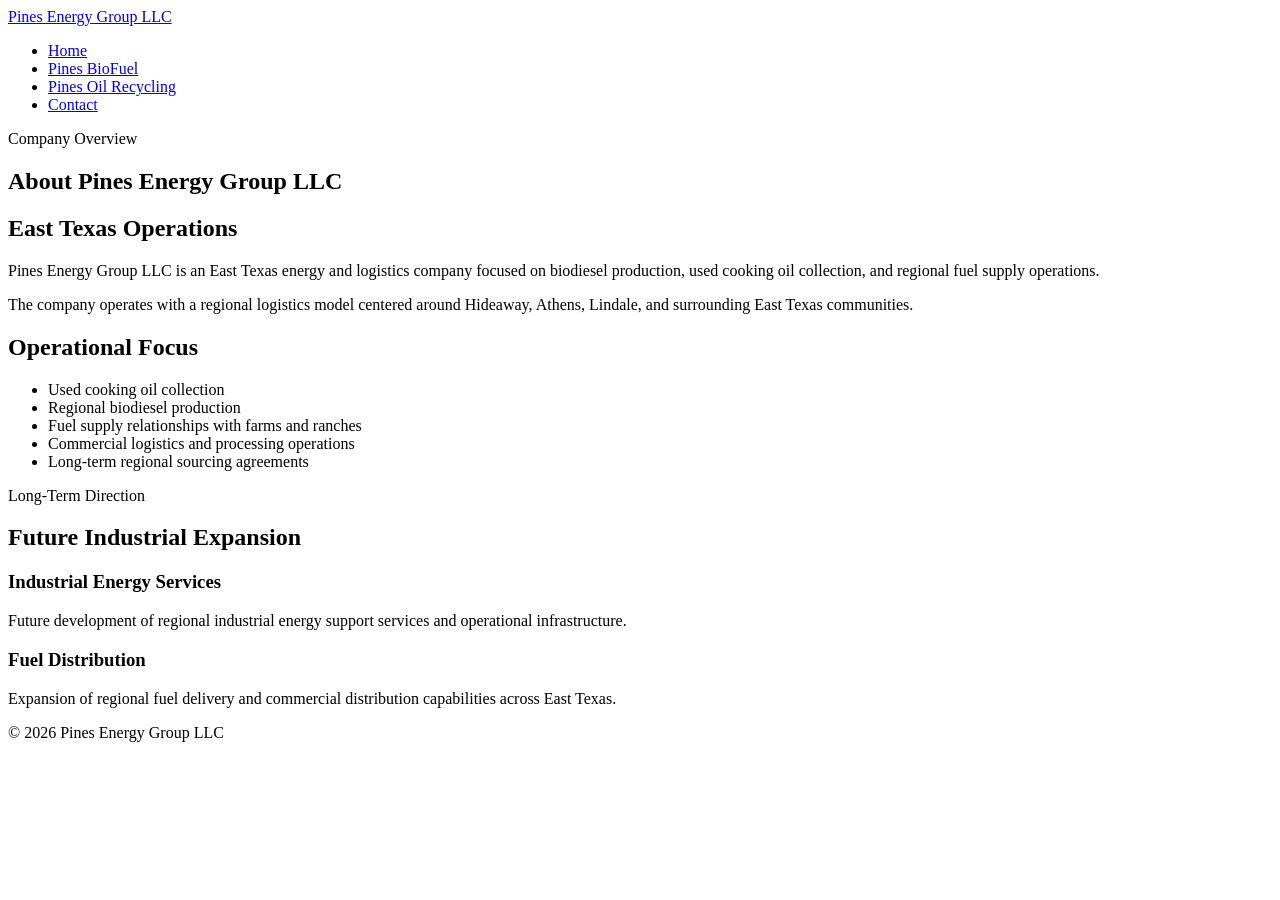
==== about.html @ 163c3e4a "Add about.html for company overview" ====
<!DOCTYPE html>
<html lang="en">
<head>
  <meta charset="UTF-8">
  <meta name="viewport" content="width=device-width, initial-scale=1.0">
  <title>About | Pines Energy Group LLC</title>
  <link rel="stylesheet" href="css/styles.css">
</head>
<body>
  <header class="site-header internal-header">
    <div class="container header-inner">
      <a href="index.html" class="logo">
        <span class="logo-main">Pines Energy Group LLC</span>
      </a>

      <nav class="main-nav">
        <ul>
          <li><a href="index.html">Home</a></li>
          <li><a href="biofuel.html">Pines BioFuel</a></li>
          <li><a href="oil-recycling.html">Pines Oil Recycling</a></li>
          <li><a href="contact.html">Contact</a></li>
        </ul>
      </nav>
    </div>
  </header>

  <main>
    <section class="page-hero">
      <div class="container">
        <p class="eyebrow">Company Overview</p>
        <h1>About Pines Energy Group LLC</h1>
      </div>
    </section>

    <section class="section-light">
      <div class="container grid-2">
        <div>
          <h2>East Texas Operations</h2>
          <p>
            Pines Energy Group LLC is an East Texas energy and logistics company focused on biodiesel production, used cooking oil collection, and regional fuel supply operations.
          </p>
          <p>
            The company operates with a regional logistics model centered around Hideaway, Athens, Lindale, and surrounding East Texas communities.
          </p>
        </div>

        <div>
          <h2>Operational Focus</h2>
          <ul class="industrial-list">
            <li>Used cooking oil collection</li>
            <li>Regional biodiesel production</li>
            <li>Fuel supply relationships with farms and ranches</li>
            <li>Commercial logistics and processing operations</li>
            <li>Long-term regional sourcing agreements</li>
          </ul>
        </div>
      </div>
    </section>

    <section class="section-dark">
      <div class="container">
        <div class="section-heading">
          <p class="eyebrow">Long-Term Direction</p>
          <h2>Future Industrial Expansion</h2>
        </div>

        <div class="future-grid">
          <div class="future-card">
            <h3>Industrial Energy Services</h3>
            <p>Future development of regional industrial energy support services and operational infrastructure.</p>
          </div>

          <div class="future-card">
            <h3>Fuel Distribution</h3>
            <p>Expansion of regional fuel delivery and commercial distribution capabilities across East Texas.</p>
          </div>
        </div>
      </div>
    </section>
  </main>

  <footer class="site-footer">
    <div class="container footer-bottom">
      <p>© 2026 Pines Energy Group LLC</p>
    </div>
  </footer>
</body>
</html>
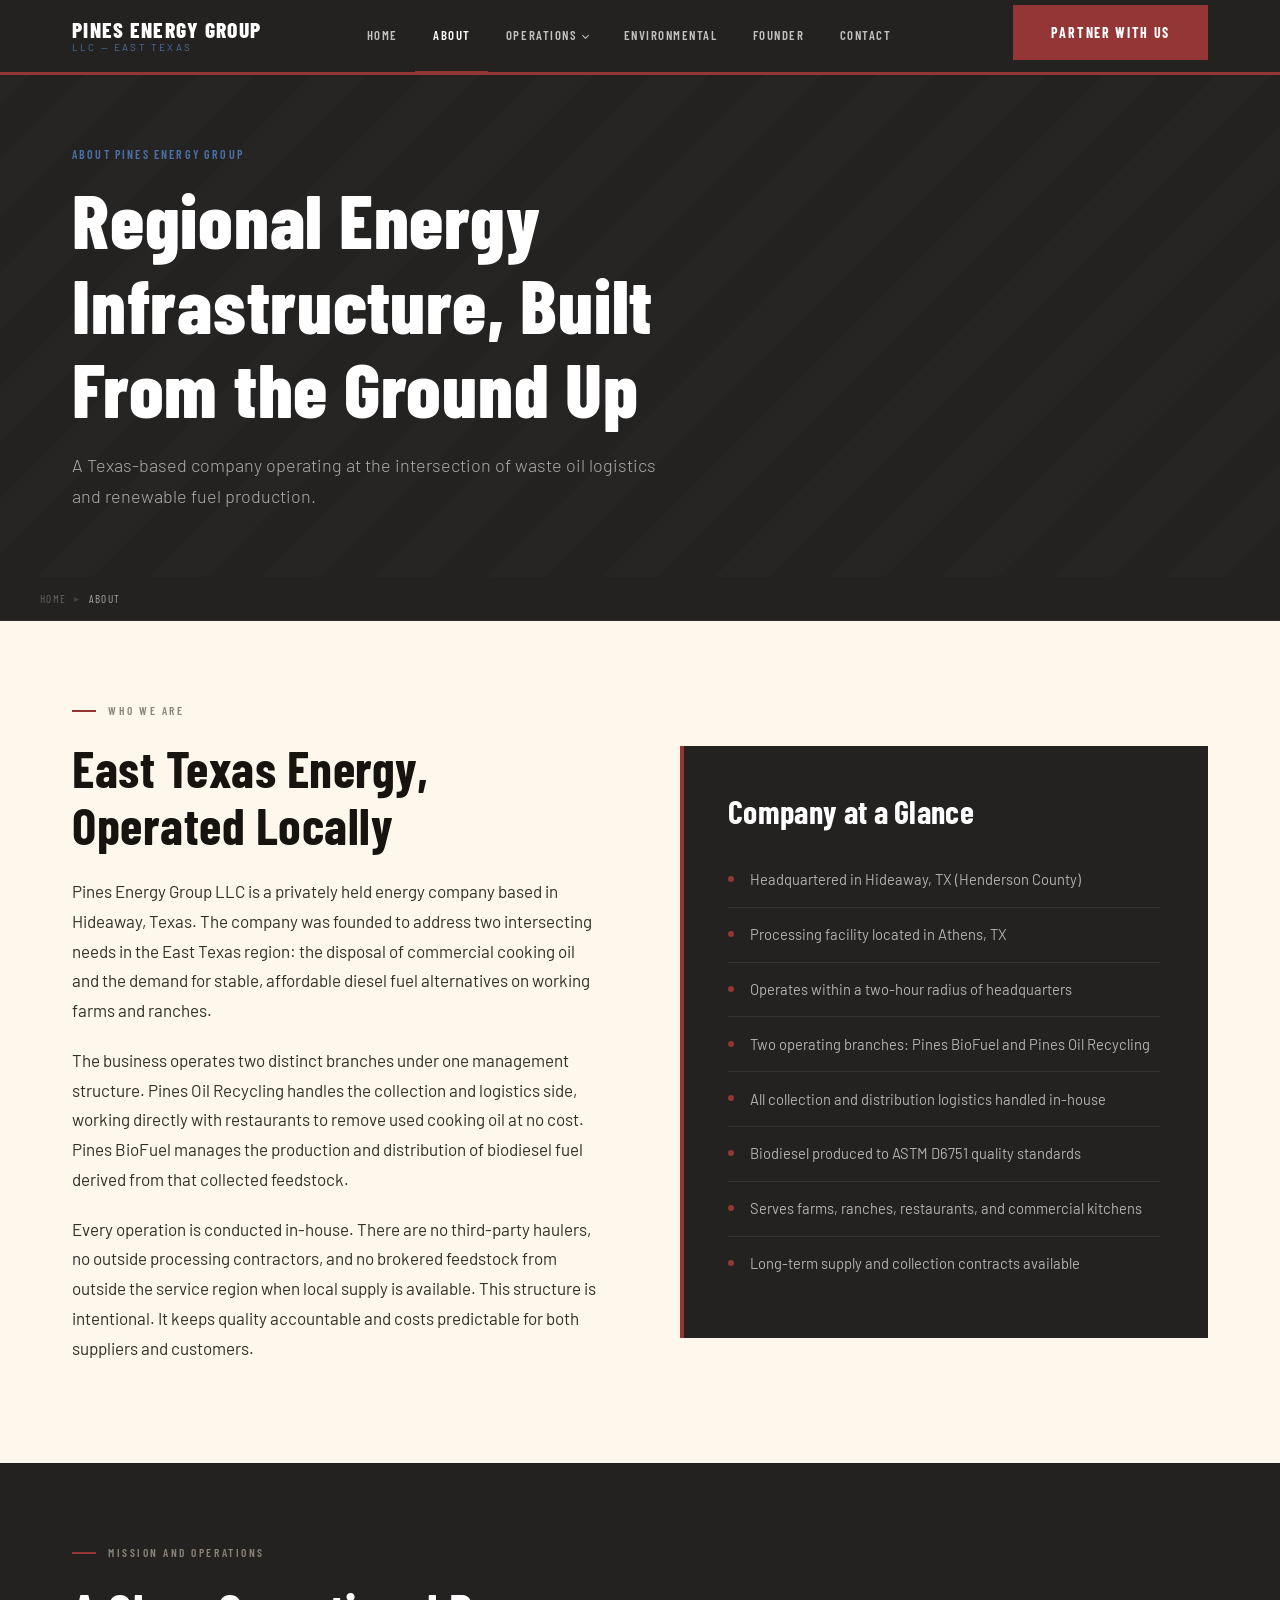
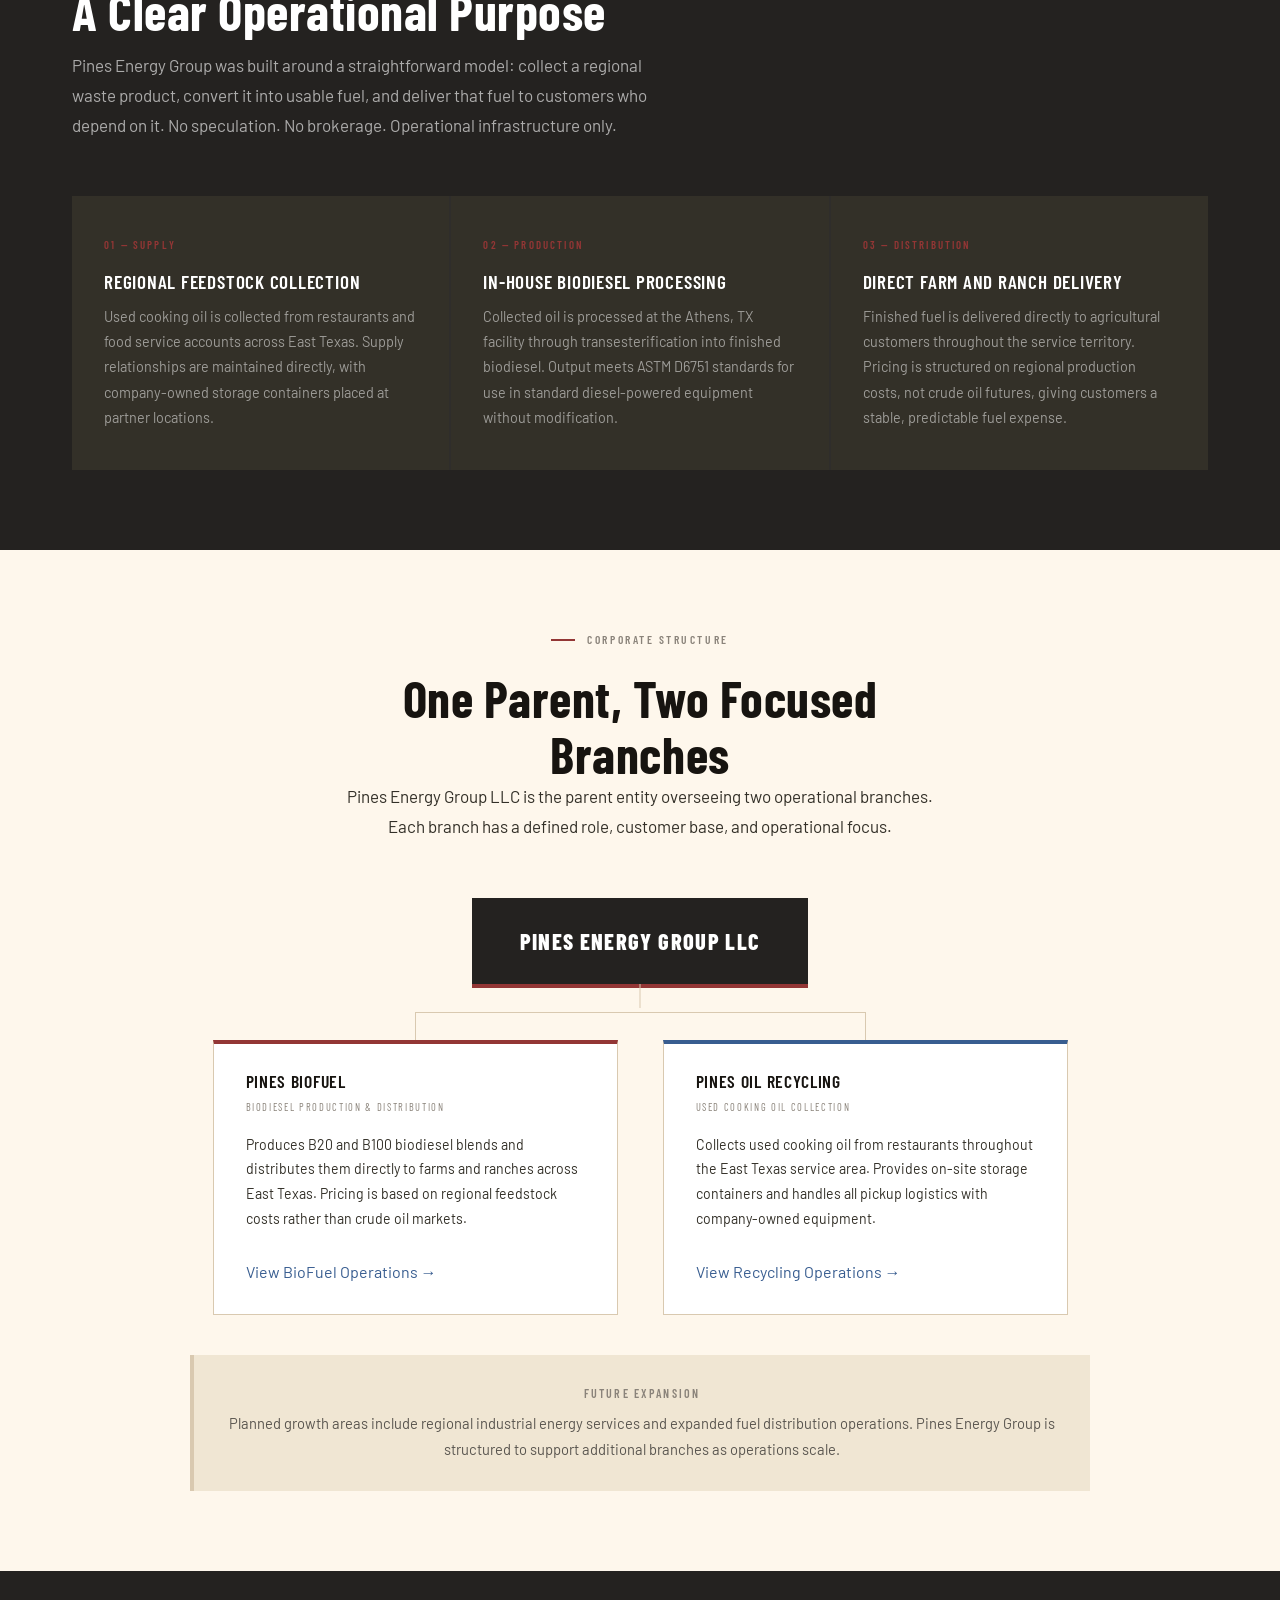
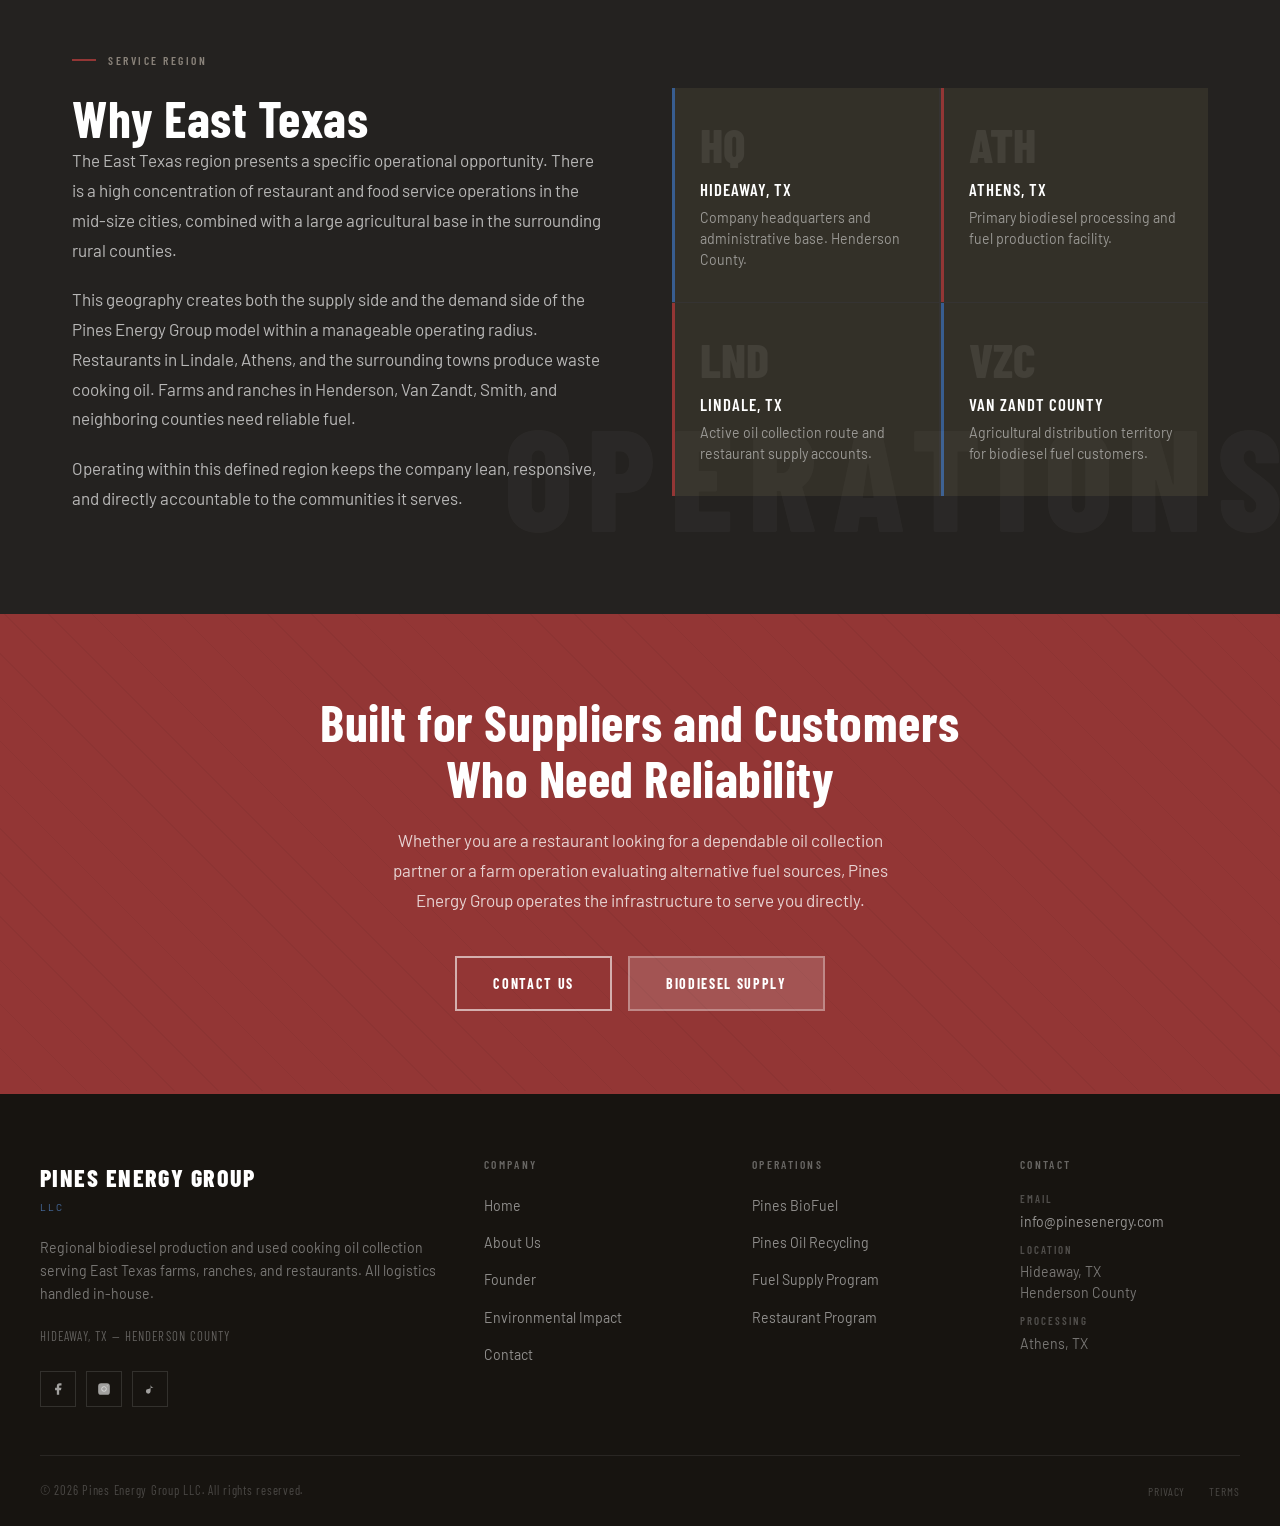
==== commit 8a7199d1: "Revise about.html for improved structure and content Updated the structure and content of the about." ====
--- a/about.html
+++ b/about.html
@@ -1,88 +1,262 @@
 <!DOCTYPE html>
 <html lang="en">
 <head>
-  <meta charset="UTF-8">
-  <meta name="viewport" content="width=device-width, initial-scale=1.0">
+  <meta charset="UTF-8" />
+  <meta name="viewport" content="width=device-width, initial-scale=1.0" />
   <title>About | Pines Energy Group LLC</title>
-  <link rel="stylesheet" href="css/styles.css">
+  <meta name="description" content="Pines Energy Group LLC is an East Texas energy company operating biodiesel production and used cooking oil collection through two focused business branches." />
+  <link rel="stylesheet" href="css/styles.css" />
 </head>
 <body>
-  <header class="site-header internal-header">
-    <div class="container header-inner">
-      <a href="index.html" class="logo">
-        <span class="logo-main">Pines Energy Group LLC</span>
-      </a>
-
-      <nav class="main-nav">
-        <ul>
-          <li><a href="index.html">Home</a></li>
-          <li><a href="biofuel.html">Pines BioFuel</a></li>
-          <li><a href="oil-recycling.html">Pines Oil Recycling</a></li>
-          <li><a href="contact.html">Contact</a></li>
+
+<nav id="site-nav" role="navigation" aria-label="Main navigation">
+  <div class="nav-inner">
+    <a href="index.html" class="nav-logo" aria-label="Pines Energy Group home">
+      <span class="logo-main">Pines Energy Group</span>
+      <span class="logo-sub">LLC &mdash; East Texas</span>
+    </a>
+    <div class="nav-links">
+      <a href="index.html">Home</a>
+      <a href="about.html" class="active">About</a>
+      <div class="nav-dropdown">
+        <a href="#">Operations</a>
+        <div class="dropdown-menu">
+          <a href="biofuel.html">Pines BioFuel</a>
+          <a href="recycling.html">Pines Oil Recycling</a>
+        </div>
+      </div>
+      <a href="environmental.html">Environmental</a>
+      <a href="founder.html">Founder</a>
+      <a href="contact.html">Contact</a>
+    </div>
+    <div class="nav-cta">
+      <a href="contact.html" class="btn btn-primary">Partner With Us</a>
+    </div>
+    <button class="nav-toggle" aria-label="Toggle menu" aria-expanded="false">
+      <span></span><span></span><span></span>
+    </button>
+  </div>
+</nav>
+
+<div class="mobile-nav" role="navigation" aria-label="Mobile navigation">
+  <a href="index.html">Home</a>
+  <a href="about.html">About</a>
+  <span class="mn-section">Operations</span>
+  <a href="biofuel.html">Pines BioFuel</a>
+  <a href="recycling.html">Pines Oil Recycling</a>
+  <a href="environmental.html">Environmental</a>
+  <a href="founder.html">Founder</a>
+  <a href="contact.html">Contact</a>
+</div>
+
+<!-- PAGE HEADER -->
+<div class="page-header">
+  <div class="container">
+    <div class="eyebrow text-upper">About Pines Energy Group</div>
+    <h1>Regional Energy Infrastructure, Built From the Ground Up</h1>
+    <p class="subtitle">A Texas-based company operating at the intersection of waste oil logistics and renewable fuel production.</p>
+  </div>
+</div>
+
+<div class="breadcrumb">
+  <div class="breadcrumb-inner">
+    <a href="index.html">Home</a>
+    <span class="bc-sep">&#9656;</span>
+    <span class="bc-current">About</span>
+  </div>
+</div>
+
+<!-- ABOUT INTRO -->
+<section class="about-intro">
+  <div class="container">
+    <div class="about-intro-grid">
+      <div>
+        <div class="section-label"><span>Who We Are</span></div>
+        <h2>East Texas Energy, Operated Locally</h2>
+        <p>Pines Energy Group LLC is a privately held energy company based in Hideaway, Texas. The company was founded to address two intersecting needs in the East Texas region: the disposal of commercial cooking oil and the demand for stable, affordable diesel fuel alternatives on working farms and ranches.</p>
+        <p>The business operates two distinct branches under one management structure. Pines Oil Recycling handles the collection and logistics side, working directly with restaurants to remove used cooking oil at no cost. Pines BioFuel manages the production and distribution of biodiesel fuel derived from that collected feedstock.</p>
+        <p>Every operation is conducted in-house. There are no third-party haulers, no outside processing contractors, and no brokered feedstock from outside the service region when local supply is available. This structure is intentional. It keeps quality accountable and costs predictable for both suppliers and customers.</p>
+      </div>
+      <div class="about-panel">
+        <h3>Company at a Glance</h3>
+        <ul class="about-panel-list">
+          <li><div class="apl-dot"></div><span>Headquartered in Hideaway, TX (Henderson County)</span></li>
+          <li><div class="apl-dot"></div><span>Processing facility located in Athens, TX</span></li>
+          <li><div class="apl-dot"></div><span>Operates within a two-hour radius of headquarters</span></li>
+          <li><div class="apl-dot"></div><span>Two operating branches: Pines BioFuel and Pines Oil Recycling</span></li>
+          <li><div class="apl-dot"></div><span>All collection and distribution logistics handled in-house</span></li>
+          <li><div class="apl-dot"></div><span>Biodiesel produced to ASTM D6751 quality standards</span></li>
+          <li><div class="apl-dot"></div><span>Serves farms, ranches, restaurants, and commercial kitchens</span></li>
+          <li><div class="apl-dot"></div><span>Long-term supply and collection contracts available</span></li>
         </ul>
-      </nav>
-    </div>
-  </header>
-
-  <main>
-    <section class="page-hero">
-      <div class="container">
-        <p class="eyebrow">Company Overview</p>
-        <h1>About Pines Energy Group LLC</h1>
-      </div>
-    </section>
-
-    <section class="section-light">
-      <div class="container grid-2">
-        <div>
-          <h2>East Texas Operations</h2>
-          <p>
-            Pines Energy Group LLC is an East Texas energy and logistics company focused on biodiesel production, used cooking oil collection, and regional fuel supply operations.
-          </p>
-          <p>
-            The company operates with a regional logistics model centered around Hideaway, Athens, Lindale, and surrounding East Texas communities.
-          </p>
-        </div>
-
-        <div>
-          <h2>Operational Focus</h2>
-          <ul class="industrial-list">
-            <li>Used cooking oil collection</li>
-            <li>Regional biodiesel production</li>
-            <li>Fuel supply relationships with farms and ranches</li>
-            <li>Commercial logistics and processing operations</li>
-            <li>Long-term regional sourcing agreements</li>
-          </ul>
-        </div>
-      </div>
-    </section>
-
-    <section class="section-dark">
-      <div class="container">
-        <div class="section-heading">
-          <p class="eyebrow">Long-Term Direction</p>
-          <h2>Future Industrial Expansion</h2>
-        </div>
-
-        <div class="future-grid">
-          <div class="future-card">
-            <h3>Industrial Energy Services</h3>
-            <p>Future development of regional industrial energy support services and operational infrastructure.</p>
+      </div>
+    </div>
+  </div>
+</section>
+
+<!-- MISSION -->
+<section class="mission-section">
+  <div class="container">
+    <div class="section-label"><span>Mission and Operations</span></div>
+    <h2 style="color:#fff; max-width:640px;">A Clear Operational Purpose</h2>
+    <p style="color:rgba(255,255,255,0.62); max-width:600px; margin-top:0.75rem;">Pines Energy Group was built around a straightforward model: collect a regional waste product, convert it into usable fuel, and deliver that fuel to customers who depend on it. No speculation. No brokerage. Operational infrastructure only.</p>
+    <div class="mission-grid">
+      <div class="mission-tile">
+        <div class="mt-num">01 &mdash; Supply</div>
+        <h4>Regional Feedstock Collection</h4>
+        <p>Used cooking oil is collected from restaurants and food service accounts across East Texas. Supply relationships are maintained directly, with company-owned storage containers placed at partner locations.</p>
+      </div>
+      <div class="mission-tile">
+        <div class="mt-num">02 &mdash; Production</div>
+        <h4>In-House Biodiesel Processing</h4>
+        <p>Collected oil is processed at the Athens, TX facility through transesterification into finished biodiesel. Output meets ASTM D6751 standards for use in standard diesel-powered equipment without modification.</p>
+      </div>
+      <div class="mission-tile">
+        <div class="mt-num">03 &mdash; Distribution</div>
+        <h4>Direct Farm and Ranch Delivery</h4>
+        <p>Finished fuel is delivered directly to agricultural customers throughout the service territory. Pricing is structured on regional production costs, not crude oil futures, giving customers a stable, predictable fuel expense.</p>
+      </div>
+    </div>
+  </div>
+</section>
+
+<!-- COMPANY STRUCTURE -->
+<section class="structure-section">
+  <div class="container">
+    <div class="structure-header">
+      <div class="section-label" style="justify-content:center;"><span>Corporate Structure</span></div>
+      <h2>One Parent, Two Focused Branches</h2>
+      <p>Pines Energy Group LLC is the parent entity overseeing two operational branches. Each branch has a defined role, customer base, and operational focus.</p>
+    </div>
+    <div class="structure-diagram">
+      <div class="sd-parent">
+        <div class="sd-parent-box">Pines Energy Group LLC</div>
+      </div>
+      <div class="sd-connector">
+        <div class="sd-branch">
+          <div class="sd-branch-line"></div>
+          <div class="sd-branch-box bf">
+            <h4>Pines BioFuel</h4>
+            <div class="sdb-tag">Biodiesel Production &amp; Distribution</div>
+            <p>Produces B20 and B100 biodiesel blends and distributes them directly to farms and ranches across East Texas. Pricing is based on regional feedstock costs rather than crude oil markets.</p>
+            <br/>
+            <a href="biofuel.html">View BioFuel Operations &rarr;</a>
           </div>
-
-          <div class="future-card">
-            <h3>Fuel Distribution</h3>
-            <p>Expansion of regional fuel delivery and commercial distribution capabilities across East Texas.</p>
+        </div>
+        <div class="sd-branch">
+          <div class="sd-branch-line"></div>
+          <div class="sd-branch-box or">
+            <h4>Pines Oil Recycling</h4>
+            <div class="sdb-tag">Used Cooking Oil Collection</div>
+            <p>Collects used cooking oil from restaurants throughout the East Texas service area. Provides on-site storage containers and handles all pickup logistics with company-owned equipment.</p>
+            <br/>
+            <a href="recycling.html">View Recycling Operations &rarr;</a>
           </div>
         </div>
       </div>
-    </section>
-  </main>
-
-  <footer class="site-footer">
-    <div class="container footer-bottom">
-      <p>© 2026 Pines Energy Group LLC</p>
-    </div>
-  </footer>
+      <div style="margin-top:2.5rem; padding:1.75rem 2rem; background:var(--warm-mid); border-left:4px solid var(--warm-dark); text-align:center;">
+        <div class="text-upper" style="color:var(--muted); margin-bottom:0.5rem;">Future Expansion</div>
+        <p style="margin:0; font-size:0.92rem; color:var(--mid);">Planned growth areas include regional industrial energy services and expanded fuel distribution operations. Pines Energy Group is structured to support additional branches as operations scale.</p>
+      </div>
+    </div>
+  </div>
+</section>
+
+<!-- WHY EAST TEXAS -->
+<section class="operations-section">
+  <div class="container">
+    <div class="ops-grid">
+      <div class="ops-content">
+        <div class="section-label"><span>Service Region</span></div>
+        <h2>Why East Texas</h2>
+        <p>The East Texas region presents a specific operational opportunity. There is a high concentration of restaurant and food service operations in the mid-size cities, combined with a large agricultural base in the surrounding rural counties.</p>
+        <p>This geography creates both the supply side and the demand side of the Pines Energy Group model within a manageable operating radius. Restaurants in Lindale, Athens, and the surrounding towns produce waste cooking oil. Farms and ranches in Henderson, Van Zandt, Smith, and neighboring counties need reliable fuel.</p>
+        <p>Operating within this defined region keeps the company lean, responsive, and directly accountable to the communities it serves.</p>
+      </div>
+      <div class="ops-panel">
+        <div class="ops-tile">
+          <div class="tile-num">HQ</div>
+          <h4>Hideaway, TX</h4>
+          <p>Company headquarters and administrative base. Henderson County.</p>
+        </div>
+        <div class="ops-tile red">
+          <div class="tile-num">ATH</div>
+          <h4>Athens, TX</h4>
+          <p>Primary biodiesel processing and fuel production facility.</p>
+        </div>
+        <div class="ops-tile red">
+          <div class="tile-num">LND</div>
+          <h4>Lindale, TX</h4>
+          <p>Active oil collection route and restaurant supply accounts.</p>
+        </div>
+        <div class="ops-tile">
+          <div class="tile-num">VZC</div>
+          <h4>Van Zandt County</h4>
+          <p>Agricultural distribution territory for biodiesel fuel customers.</p>
+        </div>
+      </div>
+    </div>
+  </div>
+</section>
+
+<!-- CTA -->
+<section class="cta-section">
+  <div class="container">
+    <h2>Built for Suppliers and Customers Who Need Reliability</h2>
+    <p>Whether you are a restaurant looking for a dependable oil collection partner or a farm operation evaluating alternative fuel sources, Pines Energy Group operates the infrastructure to serve you directly.</p>
+    <div style="display:flex; gap:1rem; justify-content:center; flex-wrap:wrap;">
+      <a href="contact.html" class="btn btn-outline">Contact Us</a>
+      <a href="biofuel.html" class="btn" style="background:rgba(255,255,255,0.15);color:#fff;border:2px solid rgba(255,255,255,0.3);">Biodiesel Supply</a>
+    </div>
+  </div>
+</section>
+
+<!-- FOOTER -->
+<footer id="site-footer">
+  <div class="footer-grid">
+    <div class="footer-brand">
+      <div class="logo-main">Pines Energy Group</div>
+      <div class="logo-sub">LLC</div>
+      <p>Regional biodiesel production and used cooking oil collection serving East Texas farms, ranches, and restaurants. All logistics handled in-house.</p>
+      <div class="f-location">Hideaway, TX &mdash; Henderson County</div>
+      <div class="footer-social">
+        <a href="#" aria-label="Facebook"><svg viewBox="0 0 24 24" xmlns="http://www.w3.org/2000/svg"><path d="M18 2h-3a5 5 0 00-5 5v3H7v4h3v8h4v-8h3l1-4h-4V7a1 1 0 011-1h3z"/></svg></a>
+        <a href="#" aria-label="Instagram"><svg viewBox="0 0 24 24" xmlns="http://www.w3.org/2000/svg"><rect x="2" y="2" width="20" height="20" rx="5" ry="5"/><path d="M16 11.37A4 4 0 1112.63 8 4 4 0 0116 11.37z" fill="none" stroke="rgba(255,255,255,0.6)" stroke-width="1.5"/><line x1="17.5" y1="6.5" x2="17.51" y2="6.5" stroke="rgba(255,255,255,0.6)" stroke-width="1.5" stroke-linecap="round"/></svg></a>
+        <a href="#" aria-label="TikTok"><svg viewBox="0 0 24 24" xmlns="http://www.w3.org/2000/svg"><path d="M9 12a4 4 0 104 4V4a5 5 0 005 5"/></svg></a>
+      </div>
+    </div>
+    <div class="footer-col">
+      <h5>Company</h5>
+      <ul>
+        <li><a href="index.html">Home</a></li>
+        <li><a href="about.html">About Us</a></li>
+        <li><a href="founder.html">Founder</a></li>
+        <li><a href="environmental.html">Environmental Impact</a></li>
+        <li><a href="contact.html">Contact</a></li>
+      </ul>
+    </div>
+    <div class="footer-col">
+      <h5>Operations</h5>
+      <ul>
+        <li><a href="biofuel.html">Pines BioFuel</a></li>
+        <li><a href="recycling.html">Pines Oil Recycling</a></li>
+        <li><a href="biofuel.html#supply">Fuel Supply Program</a></li>
+        <li><a href="recycling.html#restaurant">Restaurant Program</a></li>
+      </ul>
+    </div>
+    <div class="footer-col">
+      <h5>Contact</h5>
+      <div class="fc-contact"><strong>Email</strong><a href="mailto:info@pinesenergy.com">info@pinesenergy.com</a></div>
+      <div class="fc-contact"><strong>Location</strong>Hideaway, TX<br/>Henderson County</div>
+      <div class="fc-contact"><strong>Processing</strong>Athens, TX</div>
+    </div>
+  </div>
+  <div class="footer-bottom">
+    <p>&copy; 2026 Pines Energy Group LLC. All rights reserved.</p>
+    <div class="fb-right"><a href="#">Privacy</a><a href="#">Terms</a></div>
+  </div>
+</footer>
+
+<script src="js/main.js"></script>
 </body>
 </html>
--- a/css/styles.css
+++ b/css/styles.css
@@ -0,0 +1,2022 @@
+/* ============================================================
+   PINES ENERGY GROUP LLC - Industrial Design System
+   ============================================================ */
+
+@import url('https://fonts.googleapis.com/css2?family=Barlow+Condensed:wght@400;500;600;700;800&family=Barlow:wght@300;400;500;600&family=Libre+Baskerville:ital,wght@0,400;0,700;1,400&display=swap');
+
+/* ---- CSS Variables ---------------------------------------- */
+:root {
+  --steel-blue:     #385d90;
+  --steel-blue-dk:  #2a4870;
+  --steel-blue-lt:  #4a72a8;
+  --industrial-red: #933635;
+  --red-dk:         #742a29;
+  --red-lt:         #b04544;
+  --warm-neutral:   #fef7ec;
+  --warm-mid:       #f0e6d3;
+  --warm-dark:      #d9c9b0;
+  --ink:            #171410;
+  --charcoal:       #242220;
+  --mid-dark:       #333028;
+  --mid:            #5a5650;
+  --muted:          #8a837a;
+  --rule:           rgba(255,255,255,0.08);
+  --rule-light:     rgba(0,0,0,0.10);
+  --font-display:   'Barlow Condensed', sans-serif;
+  --font-body:      'Barlow', sans-serif;
+  --font-serif:     'Libre Baskerville', serif;
+  --transition:     0.22s cubic-bezier(0.4, 0, 0.2, 1);
+  --max-w:          1200px;
+  --section-pad:    5rem 2rem;
+}
+
+/* ---- Reset & Base ----------------------------------------- */
+*, *::before, *::after { box-sizing: border-box; margin: 0; padding: 0; }
+
+html {
+  scroll-behavior: smooth;
+  font-size: 16px;
+}
+
+body {
+  font-family: var(--font-body);
+  background: var(--warm-neutral);
+  color: var(--ink);
+  line-height: 1.7;
+  -webkit-font-smoothing: antialiased;
+}
+
+img { display: block; max-width: 100%; }
+a { color: inherit; text-decoration: none; }
+ul { list-style: none; }
+
+/* ---- Typography ------------------------------------------- */
+h1, h2, h3, h4, h5 {
+  font-family: var(--font-display);
+  font-weight: 700;
+  line-height: 1.1;
+  letter-spacing: 0.01em;
+}
+
+h1 { font-size: clamp(2.6rem, 6vw, 5.2rem); font-weight: 800; }
+h2 { font-size: clamp(2rem, 4vw, 3.4rem); }
+h3 { font-size: clamp(1.4rem, 2.5vw, 2rem); }
+h4 { font-size: 1.25rem; font-weight: 600; }
+
+p {
+  font-size: 1.0625rem;
+  line-height: 1.75;
+  color: var(--mid-dark);
+}
+
+.text-upper {
+  font-family: var(--font-display);
+  font-size: 0.75rem;
+  font-weight: 600;
+  letter-spacing: 0.18em;
+  text-transform: uppercase;
+}
+
+/* ---- Utility Classes -------------------------------------- */
+.container  { max-width: var(--max-w); margin: 0 auto; padding: 0 2rem; }
+.section    { padding: var(--section-pad); }
+.on-dark p  { color: rgba(255,255,255,0.78); }
+.on-dark    { color: #fff; }
+
+.flex       { display: flex; }
+.flex-center{ display: flex; align-items: center; justify-content: center; }
+.grid-2     { display: grid; grid-template-columns: repeat(2, 1fr); gap: 3rem; }
+.grid-3     { display: grid; grid-template-columns: repeat(3, 1fr); gap: 2rem; }
+.grid-4     { display: grid; grid-template-columns: repeat(4, 1fr); gap: 1.5rem; }
+
+.accent-line {
+  display: block;
+  width: 48px;
+  height: 4px;
+  background: var(--industrial-red);
+  margin: 1rem 0 1.5rem;
+}
+.accent-line.blue { background: var(--steel-blue); }
+.accent-line.center { margin: 1rem auto 1.5rem; }
+
+/* ---- Buttons ---------------------------------------------- */
+.btn {
+  display: inline-block;
+  font-family: var(--font-display);
+  font-size: 0.875rem;
+  font-weight: 700;
+  letter-spacing: 0.12em;
+  text-transform: uppercase;
+  padding: 0.875rem 2.25rem;
+  border: 2px solid transparent;
+  cursor: pointer;
+  transition: var(--transition);
+  position: relative;
+  overflow: hidden;
+}
+
+.btn-primary {
+  background: var(--industrial-red);
+  color: #fff;
+  border-color: var(--industrial-red);
+}
+.btn-primary:hover {
+  background: var(--red-dk);
+  border-color: var(--red-dk);
+}
+
+.btn-outline {
+  background: transparent;
+  color: #fff;
+  border-color: rgba(255,255,255,0.6);
+}
+.btn-outline:hover {
+  background: rgba(255,255,255,0.12);
+  border-color: #fff;
+}
+
+.btn-outline-dark {
+  background: transparent;
+  color: var(--ink);
+  border-color: var(--ink);
+}
+.btn-outline-dark:hover {
+  background: var(--ink);
+  color: var(--warm-neutral);
+}
+
+.btn-blue {
+  background: var(--steel-blue);
+  color: #fff;
+  border-color: var(--steel-blue);
+}
+.btn-blue:hover {
+  background: var(--steel-blue-dk);
+  border-color: var(--steel-blue-dk);
+}
+
+/* ---- Navigation ------------------------------------------- */
+#site-nav {
+  position: fixed;
+  top: 0; left: 0; right: 0;
+  z-index: 1000;
+  background: var(--charcoal);
+  border-bottom: 3px solid var(--industrial-red);
+  transition: box-shadow var(--transition);
+}
+#site-nav.scrolled {
+  box-shadow: 0 4px 24px rgba(0,0,0,0.45);
+}
+
+.nav-inner {
+  max-width: var(--max-w);
+  margin: 0 auto;
+  padding: 0 2rem;
+  display: flex;
+  align-items: center;
+  justify-content: space-between;
+  height: 72px;
+}
+
+.nav-logo {
+  display: flex;
+  flex-direction: column;
+  gap: 0;
+}
+.nav-logo .logo-main {
+  font-family: var(--font-display);
+  font-size: 1.35rem;
+  font-weight: 800;
+  letter-spacing: 0.06em;
+  text-transform: uppercase;
+  color: #fff;
+  line-height: 1;
+}
+.nav-logo .logo-sub {
+  font-family: var(--font-body);
+  font-size: 0.62rem;
+  font-weight: 400;
+  letter-spacing: 0.22em;
+  text-transform: uppercase;
+  color: var(--steel-blue-lt);
+  line-height: 1;
+  margin-top: 2px;
+}
+
+.nav-links {
+  display: flex;
+  align-items: center;
+  gap: 0;
+}
+
+.nav-links a {
+  font-family: var(--font-display);
+  font-size: 0.8rem;
+  font-weight: 600;
+  letter-spacing: 0.12em;
+  text-transform: uppercase;
+  color: rgba(255,255,255,0.72);
+  padding: 0 1.1rem;
+  height: 72px;
+  display: flex;
+  align-items: center;
+  border-bottom: 3px solid transparent;
+  margin-bottom: -3px;
+  transition: color var(--transition), border-color var(--transition);
+}
+.nav-links a:hover,
+.nav-links a.active {
+  color: #fff;
+  border-bottom-color: var(--industrial-red);
+}
+
+.nav-dropdown {
+  position: relative;
+}
+.nav-dropdown > a::after {
+  content: '';
+  display: inline-block;
+  width: 5px;
+  height: 5px;
+  border-right: 1.5px solid currentColor;
+  border-bottom: 1.5px solid currentColor;
+  transform: rotate(45deg);
+  margin-left: 6px;
+  margin-bottom: 2px;
+}
+
+.dropdown-menu {
+  position: absolute;
+  top: 100%;
+  left: 0;
+  background: var(--ink);
+  border-top: 2px solid var(--industrial-red);
+  min-width: 210px;
+  opacity: 0;
+  pointer-events: none;
+  transform: translateY(-6px);
+  transition: opacity var(--transition), transform var(--transition);
+  z-index: 100;
+}
+.nav-dropdown:hover .dropdown-menu {
+  opacity: 1;
+  pointer-events: all;
+  transform: translateY(0);
+}
+.dropdown-menu a {
+  display: block;
+  height: auto;
+  padding: 0.85rem 1.4rem;
+  border-bottom: 1px solid var(--rule);
+  font-size: 0.75rem;
+  color: rgba(255,255,255,0.78);
+  margin-bottom: 0;
+}
+.dropdown-menu a:hover {
+  color: #fff;
+  background: rgba(255,255,255,0.04);
+  border-bottom-color: var(--rule);
+}
+.dropdown-menu a:last-child { border-bottom: none; }
+
+.nav-cta { margin-left: 1rem; }
+
+/* Hamburger */
+.nav-toggle {
+  display: none;
+  flex-direction: column;
+  gap: 5px;
+  background: none;
+  border: none;
+  cursor: pointer;
+  padding: 4px;
+}
+.nav-toggle span {
+  display: block;
+  width: 26px;
+  height: 2px;
+  background: #fff;
+  transition: var(--transition);
+}
+
+/* ---- Page Header (inner pages) ---------------------------- */
+.page-header {
+  padding: 9rem 2rem 4rem;
+  background: var(--charcoal);
+  position: relative;
+  overflow: hidden;
+}
+.page-header::before {
+  content: '';
+  position: absolute;
+  inset: 0;
+  background: repeating-linear-gradient(
+    -45deg,
+    transparent,
+    transparent 40px,
+    rgba(255,255,255,0.012) 40px,
+    rgba(255,255,255,0.012) 80px
+  );
+}
+.page-header .container { position: relative; z-index: 1; }
+.page-header .eyebrow {
+  color: var(--steel-blue-lt);
+  margin-bottom: 0.75rem;
+}
+.page-header h1 { color: #fff; max-width: 720px; }
+.page-header .subtitle {
+  color: rgba(255,255,255,0.62);
+  font-size: 1.125rem;
+  margin-top: 1.25rem;
+  max-width: 600px;
+  font-family: var(--font-body);
+  font-weight: 300;
+}
+
+/* ---- Hero Section ----------------------------------------- */
+.hero {
+  min-height: 100vh;
+  background: var(--ink);
+  position: relative;
+  display: flex;
+  align-items: center;
+  overflow: hidden;
+  padding-top: 72px;
+}
+
+.hero-bg-pattern {
+  position: absolute;
+  inset: 0;
+  background:
+    repeating-linear-gradient(
+      0deg,
+      transparent,
+      transparent 59px,
+      rgba(255,255,255,0.025) 59px,
+      rgba(255,255,255,0.025) 60px
+    ),
+    repeating-linear-gradient(
+      90deg,
+      transparent,
+      transparent 59px,
+      rgba(255,255,255,0.025) 59px,
+      rgba(255,255,255,0.025) 60px
+    );
+}
+
+.hero-accent-bar {
+  position: absolute;
+  top: 0; left: 0; right: 0;
+  height: 3px;
+  background: var(--industrial-red);
+}
+
+.hero-side-text {
+  position: absolute;
+  right: -20px;
+  top: 50%;
+  transform: translateY(-50%) rotate(90deg);
+  font-family: var(--font-display);
+  font-size: 0.65rem;
+  letter-spacing: 0.4em;
+  text-transform: uppercase;
+  color: rgba(255,255,255,0.15);
+  white-space: nowrap;
+}
+
+.hero-content {
+  position: relative;
+  z-index: 2;
+  max-width: var(--max-w);
+  margin: 0 auto;
+  padding: 5rem 2rem;
+  width: 100%;
+}
+
+.hero-eyebrow {
+  display: flex;
+  align-items: center;
+  gap: 1rem;
+  margin-bottom: 1.75rem;
+}
+.hero-eyebrow::before {
+  content: '';
+  display: block;
+  width: 36px;
+  height: 2px;
+  background: var(--industrial-red);
+}
+.hero-eyebrow span {
+  font-family: var(--font-display);
+  font-size: 0.72rem;
+  font-weight: 600;
+  letter-spacing: 0.25em;
+  text-transform: uppercase;
+  color: var(--steel-blue-lt);
+}
+
+.hero h1 {
+  color: #fff;
+  max-width: 820px;
+  line-height: 1.0;
+}
+.hero h1 em {
+  font-style: normal;
+  color: var(--industrial-red);
+}
+
+.hero-desc {
+  color: rgba(255,255,255,0.65);
+  font-size: 1.15rem;
+  max-width: 560px;
+  margin: 1.75rem 0 2.5rem;
+  font-weight: 300;
+  line-height: 1.7;
+}
+
+.hero-actions {
+  display: flex;
+  gap: 1rem;
+  flex-wrap: wrap;
+}
+
+.hero-stats {
+  display: grid;
+  grid-template-columns: repeat(3, 1fr);
+  gap: 0;
+  margin-top: 5rem;
+  border-top: 1px solid var(--rule);
+  padding-top: 2.5rem;
+  max-width: 640px;
+}
+.hero-stat {
+  padding-right: 2.5rem;
+  border-right: 1px solid var(--rule);
+}
+.hero-stat:last-child {
+  border-right: none;
+  padding-right: 0;
+  padding-left: 2.5rem;
+}
+.hero-stat:nth-child(2) { padding-left: 2.5rem; }
+.hero-stat .num {
+  font-family: var(--font-display);
+  font-size: 2.4rem;
+  font-weight: 800;
+  color: #fff;
+  line-height: 1;
+}
+.hero-stat .label {
+  font-size: 0.72rem;
+  letter-spacing: 0.12em;
+  text-transform: uppercase;
+  color: rgba(255,255,255,0.42);
+  margin-top: 0.35rem;
+  font-family: var(--font-display);
+}
+
+/* ---- Section Labels --------------------------------------- */
+.section-label {
+  display: flex;
+  align-items: center;
+  gap: 0.75rem;
+  margin-bottom: 1.25rem;
+}
+.section-label::before {
+  content: '';
+  display: block;
+  width: 24px;
+  height: 2px;
+  background: var(--industrial-red);
+}
+.section-label span {
+  font-family: var(--font-display);
+  font-size: 0.72rem;
+  font-weight: 600;
+  letter-spacing: 0.22em;
+  text-transform: uppercase;
+  color: var(--muted);
+}
+
+/* ---- Pipeline Section ------------------------------------- */
+.pipeline-section {
+  background: var(--warm-neutral);
+  padding: 5rem 2rem;
+}
+
+.pipeline-header {
+  text-align: center;
+  max-width: 680px;
+  margin: 0 auto 4rem;
+}
+
+.pipeline-grid {
+  display: grid;
+  grid-template-columns: 1fr 80px 1fr;
+  gap: 0;
+  align-items: start;
+  max-width: 960px;
+  margin: 0 auto;
+}
+
+.pipeline-divider {
+  display: flex;
+  flex-direction: column;
+  align-items: center;
+  gap: 0;
+  padding-top: 2.5rem;
+}
+.pipeline-divider .v-line {
+  width: 1px;
+  height: 60px;
+  background: var(--warm-dark);
+}
+.pipeline-divider .icon {
+  width: 48px;
+  height: 48px;
+  border-radius: 50%;
+  background: var(--charcoal);
+  display: flex;
+  align-items: center;
+  justify-content: center;
+  flex-shrink: 0;
+}
+.pipeline-divider .icon svg {
+  width: 22px;
+  height: 22px;
+  fill: var(--warm-neutral);
+}
+
+.pipeline-card {
+  background: #fff;
+  border: 1px solid var(--warm-dark);
+  padding: 2.5rem;
+  position: relative;
+}
+.pipeline-card.supply { border-left: 4px solid var(--steel-blue); }
+.pipeline-card.demand { border-left: 4px solid var(--industrial-red); }
+.pipeline-card .pc-label {
+  font-family: var(--font-display);
+  font-size: 0.68rem;
+  font-weight: 600;
+  letter-spacing: 0.2em;
+  text-transform: uppercase;
+  color: var(--muted);
+  margin-bottom: 0.5rem;
+}
+.pipeline-card h3 { margin-bottom: 1rem; }
+.pipeline-card .supply-label { color: var(--steel-blue); }
+.pipeline-card .demand-label { color: var(--industrial-red); }
+.pipeline-card p { font-size: 0.975rem; margin-bottom: 1.5rem; }
+.pipeline-card .feature-list li {
+  font-size: 0.9rem;
+  padding: 0.5rem 0;
+  border-bottom: 1px solid var(--warm-dark);
+  display: flex;
+  gap: 0.75rem;
+  align-items: flex-start;
+  color: var(--mid-dark);
+}
+.pipeline-card .feature-list li::before {
+  content: '';
+  display: block;
+  width: 6px;
+  height: 6px;
+  border-radius: 50%;
+  background: var(--industrial-red);
+  margin-top: 0.55rem;
+  flex-shrink: 0;
+}
+.pipeline-card.supply .feature-list li::before { background: var(--steel-blue); }
+.pipeline-card .feature-list li:last-child { border-bottom: none; }
+
+/* ---- Operations Section ----------------------------------- */
+.operations-section {
+  background: var(--charcoal);
+  padding: 5rem 2rem;
+  position: relative;
+  overflow: hidden;
+}
+.operations-section::after {
+  content: 'OPERATIONS';
+  position: absolute;
+  right: -1rem;
+  bottom: 1rem;
+  font-family: var(--font-display);
+  font-size: 9rem;
+  font-weight: 800;
+  color: rgba(255,255,255,0.03);
+  white-space: nowrap;
+  letter-spacing: 0.1em;
+  pointer-events: none;
+}
+
+.ops-grid {
+  display: grid;
+  grid-template-columns: 1fr 1fr;
+  gap: 4rem;
+  align-items: center;
+}
+
+.ops-content h2 { color: #fff; }
+.ops-content p { color: rgba(255,255,255,0.68); margin-bottom: 1.25rem; }
+
+.ops-list { margin-top: 2rem; }
+.ops-list li {
+  display: flex;
+  gap: 1.25rem;
+  padding: 1.2rem 0;
+  border-bottom: 1px solid var(--rule);
+  align-items: flex-start;
+}
+.ops-list li:last-child { border-bottom: none; }
+.ops-list .ops-num {
+  font-family: var(--font-display);
+  font-size: 1.6rem;
+  font-weight: 800;
+  color: var(--industrial-red);
+  line-height: 1;
+  min-width: 2.5rem;
+  opacity: 0.7;
+}
+.ops-list .ops-text strong {
+  display: block;
+  font-family: var(--font-display);
+  font-size: 1rem;
+  font-weight: 600;
+  color: #fff;
+  margin-bottom: 0.2rem;
+  text-transform: uppercase;
+  letter-spacing: 0.04em;
+}
+.ops-list .ops-text span {
+  font-size: 0.9rem;
+  color: rgba(255,255,255,0.52);
+}
+
+.ops-panel {
+  display: grid;
+  grid-template-columns: 1fr 1fr;
+  gap: 1.5px;
+  background: var(--rule);
+}
+.ops-tile {
+  background: var(--mid-dark);
+  padding: 2rem 1.75rem;
+  position: relative;
+}
+.ops-tile::before {
+  content: '';
+  position: absolute;
+  top: 0; left: 0;
+  width: 3px;
+  height: 100%;
+  background: var(--steel-blue);
+}
+.ops-tile.red::before { background: var(--industrial-red); }
+.ops-tile .tile-num {
+  font-family: var(--font-display);
+  font-size: 3rem;
+  font-weight: 800;
+  color: rgba(255,255,255,0.08);
+  line-height: 1;
+  margin-bottom: 0.75rem;
+}
+.ops-tile h4 {
+  font-family: var(--font-display);
+  font-size: 1.05rem;
+  color: #fff;
+  text-transform: uppercase;
+  letter-spacing: 0.06em;
+  margin-bottom: 0.5rem;
+}
+.ops-tile p {
+  font-size: 0.88rem;
+  color: rgba(255,255,255,0.5);
+  line-height: 1.5;
+}
+
+/* ---- Branches Cards --------------------------------------- */
+.branches-section {
+  background: var(--warm-neutral);
+  padding: 5rem 2rem;
+}
+
+.branches-grid {
+  display: grid;
+  grid-template-columns: repeat(2, 1fr);
+  gap: 2px;
+  background: var(--warm-dark);
+  margin-top: 3rem;
+}
+
+.branch-card {
+  background: var(--warm-neutral);
+  padding: 3rem 2.5rem;
+  position: relative;
+  overflow: hidden;
+  transition: background var(--transition);
+}
+.branch-card::after {
+  content: '';
+  position: absolute;
+  top: 0; left: 0;
+  width: 100%;
+  height: 4px;
+}
+.branch-card.biofuel::after { background: var(--industrial-red); }
+.branch-card.recycling::after { background: var(--steel-blue); }
+.branch-card:hover { background: #fff; }
+
+.branch-icon {
+  width: 56px;
+  height: 56px;
+  margin-bottom: 1.75rem;
+  position: relative;
+}
+.branch-icon .bi-bg {
+  width: 100%;
+  height: 100%;
+  position: absolute;
+  top: 0; left: 0;
+  opacity: 0.12;
+}
+.branch-card.biofuel .branch-icon .bi-bg { background: var(--industrial-red); }
+.branch-card.recycling .branch-icon .bi-bg { background: var(--steel-blue); }
+.branch-icon svg {
+  position: relative;
+  z-index: 1;
+  width: 32px;
+  height: 32px;
+  margin: 12px;
+}
+
+.branch-card h3 { margin-bottom: 0.5rem; }
+.branch-card .branch-tag {
+  font-family: var(--font-display);
+  font-size: 0.68rem;
+  font-weight: 600;
+  letter-spacing: 0.18em;
+  text-transform: uppercase;
+  color: var(--muted);
+  margin-bottom: 1.25rem;
+}
+.branch-card p { font-size: 0.975rem; margin-bottom: 2rem; }
+.branch-card .branch-specs {
+  display: grid;
+  grid-template-columns: 1fr 1fr;
+  gap: 1rem;
+  margin-top: 1.5rem;
+  padding-top: 1.5rem;
+  border-top: 1px solid var(--warm-dark);
+}
+.branch-spec strong {
+  display: block;
+  font-family: var(--font-display);
+  font-size: 1.05rem;
+  font-weight: 700;
+  color: var(--ink);
+}
+.branch-spec span {
+  font-size: 0.75rem;
+  color: var(--muted);
+  text-transform: uppercase;
+  letter-spacing: 0.1em;
+  font-family: var(--font-display);
+}
+
+/* ---- Service Area ----------------------------------------- */
+.service-area {
+  background: var(--steel-blue);
+  padding: 5rem 2rem;
+  position: relative;
+  overflow: hidden;
+}
+.service-area::before {
+  content: 'TEXAS';
+  position: absolute;
+  left: -1rem;
+  top: -2rem;
+  font-family: var(--font-display);
+  font-size: 14rem;
+  font-weight: 800;
+  color: rgba(0,0,0,0.12);
+  letter-spacing: -0.02em;
+  pointer-events: none;
+}
+.service-area .container { position: relative; z-index: 1; }
+.service-area h2 { color: #fff; }
+.service-area .section-label span { color: rgba(255,255,255,0.5); }
+.service-area .section-label::before { background: rgba(255,255,255,0.4); }
+
+.sa-grid {
+  display: grid;
+  grid-template-columns: 1fr 1fr;
+  gap: 4rem;
+  align-items: center;
+  margin-top: 2.5rem;
+}
+
+.sa-text p { color: rgba(255,255,255,0.72); margin-bottom: 1.25rem; }
+
+.location-list {
+  margin-top: 2rem;
+  display: grid;
+  grid-template-columns: 1fr 1fr;
+  gap: 0;
+}
+.location-item {
+  padding: 1rem 0;
+  border-bottom: 1px solid rgba(255,255,255,0.12);
+  display: flex;
+  gap: 0.75rem;
+  align-items: center;
+}
+.location-item:last-child { border-bottom: none; }
+.location-dot {
+  width: 8px;
+  height: 8px;
+  border-radius: 50%;
+  background: var(--warm-neutral);
+  flex-shrink: 0;
+}
+.location-item strong {
+  font-family: var(--font-display);
+  font-size: 1.05rem;
+  color: #fff;
+  display: block;
+  line-height: 1;
+}
+.location-item small {
+  font-size: 0.73rem;
+  color: rgba(255,255,255,0.48);
+  display: block;
+  margin-top: 2px;
+  letter-spacing: 0.06em;
+  text-transform: uppercase;
+  font-family: var(--font-display);
+}
+
+.sa-map {
+  background: rgba(0,0,0,0.2);
+  border: 1px solid rgba(255,255,255,0.12);
+  border-radius: 2px;
+  aspect-ratio: 4/3;
+  display: flex;
+  align-items: center;
+  justify-content: center;
+  position: relative;
+  overflow: hidden;
+}
+
+.map-graphic { width: 100%; height: 100%; }
+
+/* ---- Credibility Strip ------------------------------------ */
+.credibility-strip {
+  background: var(--ink);
+  padding: 4rem 2rem;
+}
+.cred-grid {
+  display: grid;
+  grid-template-columns: repeat(4, 1fr);
+  gap: 0;
+  border: 1px solid rgba(255,255,255,0.06);
+}
+.cred-item {
+  padding: 2.5rem 2rem;
+  border-right: 1px solid rgba(255,255,255,0.06);
+  text-align: center;
+}
+.cred-item:last-child { border-right: none; }
+.cred-item .cred-num {
+  font-family: var(--font-display);
+  font-size: 2.8rem;
+  font-weight: 800;
+  color: #fff;
+  line-height: 1;
+  margin-bottom: 0.5rem;
+}
+.cred-item .cred-label {
+  font-family: var(--font-display);
+  font-size: 0.72rem;
+  font-weight: 600;
+  letter-spacing: 0.16em;
+  text-transform: uppercase;
+  color: rgba(255,255,255,0.35);
+}
+.cred-item .cred-sub {
+  font-size: 0.82rem;
+  color: rgba(255,255,255,0.45);
+  margin-top: 0.4rem;
+}
+
+/* ---- CTA Section ------------------------------------------ */
+.cta-section {
+  background: var(--industrial-red);
+  padding: 5rem 2rem;
+  text-align: center;
+  position: relative;
+  overflow: hidden;
+}
+.cta-section::before {
+  content: '';
+  position: absolute;
+  inset: 0;
+  background: repeating-linear-gradient(
+    45deg,
+    transparent,
+    transparent 30px,
+    rgba(0,0,0,0.04) 30px,
+    rgba(0,0,0,0.04) 31px
+  );
+}
+.cta-section .container { position: relative; z-index: 1; }
+.cta-section h2 { color: #fff; max-width: 640px; margin: 0 auto 1.25rem; }
+.cta-section p {
+  color: rgba(255,255,255,0.78);
+  max-width: 520px;
+  margin: 0 auto 2.5rem;
+}
+
+/* ---- Content Blocks --------------------------------------- */
+.content-section { padding: 5rem 2rem; }
+
+.content-2col {
+  display: grid;
+  grid-template-columns: 1fr 1.2fr;
+  gap: 5rem;
+  align-items: start;
+}
+.content-2col.reverse { grid-template-columns: 1.2fr 1fr; }
+
+.content-sticky { position: sticky; top: 5rem; }
+
+.info-block {
+  background: var(--warm-mid);
+  border-left: 4px solid var(--steel-blue);
+  padding: 1.75rem 2rem;
+  margin: 2rem 0;
+}
+.info-block.red { border-left-color: var(--industrial-red); }
+.info-block h4 {
+  font-family: var(--font-display);
+  font-size: 0.78rem;
+  font-weight: 600;
+  letter-spacing: 0.18em;
+  text-transform: uppercase;
+  color: var(--muted);
+  margin-bottom: 0.75rem;
+}
+.info-block p { font-size: 0.95rem; }
+
+.spec-table { width: 100%; border-collapse: collapse; margin: 2rem 0; }
+.spec-table tr { border-bottom: 1px solid var(--warm-dark); }
+.spec-table tr:last-child { border-bottom: none; }
+.spec-table td {
+  padding: 0.875rem 0;
+  font-size: 0.95rem;
+  vertical-align: top;
+}
+.spec-table td:first-child {
+  font-family: var(--font-display);
+  font-size: 0.72rem;
+  font-weight: 600;
+  letter-spacing: 0.14em;
+  text-transform: uppercase;
+  color: var(--muted);
+  width: 35%;
+}
+.spec-table td:last-child { color: var(--mid-dark); }
+
+/* ---- Benefit Cards ---------------------------------------- */
+.benefits-grid {
+  display: grid;
+  grid-template-columns: repeat(3, 1fr);
+  gap: 1.5px;
+  background: var(--warm-dark);
+  margin: 3rem 0;
+}
+.benefit-card {
+  background: var(--warm-neutral);
+  padding: 2.5rem 2rem;
+}
+.benefit-card .bc-num {
+  font-family: var(--font-display);
+  font-size: 3.5rem;
+  font-weight: 800;
+  color: var(--warm-dark);
+  line-height: 1;
+  margin-bottom: 1rem;
+}
+.benefit-card h4 {
+  font-family: var(--font-display);
+  font-size: 1.15rem;
+  font-weight: 700;
+  text-transform: uppercase;
+  letter-spacing: 0.05em;
+  margin-bottom: 0.75rem;
+}
+.benefit-card p { font-size: 0.92rem; }
+
+/* ---- Process Flow ----------------------------------------- */
+.process-flow {
+  background: var(--charcoal);
+  padding: 5rem 2rem;
+}
+.process-steps {
+  display: grid;
+  grid-template-columns: repeat(4, 1fr);
+  gap: 0;
+  position: relative;
+  margin-top: 3rem;
+}
+.process-steps::before {
+  content: '';
+  position: absolute;
+  top: 28px;
+  left: 10%;
+  right: 10%;
+  height: 1px;
+  background: rgba(255,255,255,0.12);
+}
+.process-step {
+  padding: 0 1.5rem;
+  text-align: center;
+  position: relative;
+}
+.process-step .step-dot {
+  width: 56px;
+  height: 56px;
+  border-radius: 50%;
+  background: var(--charcoal);
+  border: 2px solid rgba(255,255,255,0.15);
+  display: flex;
+  align-items: center;
+  justify-content: center;
+  margin: 0 auto 1.5rem;
+  font-family: var(--font-display);
+  font-size: 1.4rem;
+  font-weight: 800;
+  color: rgba(255,255,255,0.3);
+  position: relative;
+  z-index: 1;
+}
+.process-step.active .step-dot {
+  background: var(--industrial-red);
+  border-color: var(--industrial-red);
+  color: #fff;
+}
+.process-step h4 {
+  font-family: var(--font-display);
+  font-size: 1rem;
+  font-weight: 700;
+  color: #fff;
+  text-transform: uppercase;
+  letter-spacing: 0.06em;
+  margin-bottom: 0.5rem;
+}
+.process-step p { font-size: 0.85rem; color: rgba(255,255,255,0.48); }
+
+/* ---- Environmental Impact --------------------------------- */
+.impact-numbers {
+  background: var(--ink);
+  padding: 5rem 2rem;
+}
+.impact-grid {
+  display: grid;
+  grid-template-columns: repeat(3, 1fr);
+  gap: 2px;
+  background: rgba(255,255,255,0.04);
+  margin-top: 3rem;
+}
+.impact-tile {
+  background: var(--charcoal);
+  padding: 3rem 2.5rem;
+  position: relative;
+  overflow: hidden;
+}
+.impact-tile::after {
+  content: attr(data-icon);
+  position: absolute;
+  right: 1rem;
+  bottom: 1rem;
+  font-size: 5rem;
+  opacity: 0.06;
+  font-family: var(--font-display);
+  font-weight: 800;
+}
+.impact-tile .it-num {
+  font-family: var(--font-display);
+  font-size: 3.5rem;
+  font-weight: 800;
+  color: var(--steel-blue-lt);
+  line-height: 1;
+  margin-bottom: 0.5rem;
+}
+.impact-tile .it-num.red { color: var(--red-lt); }
+.impact-tile h4 {
+  font-family: var(--font-display);
+  font-size: 1.05rem;
+  color: #fff;
+  text-transform: uppercase;
+  letter-spacing: 0.06em;
+  margin-bottom: 0.75rem;
+}
+.impact-tile p { font-size: 0.88rem; color: rgba(255,255,255,0.48); }
+
+/* ---- Team / Founder --------------------------------------- */
+.founder-section {
+  padding: 5rem 2rem;
+  background: var(--warm-neutral);
+}
+.founder-layout {
+  display: grid;
+  grid-template-columns: 380px 1fr;
+  gap: 5rem;
+  align-items: start;
+}
+.founder-portrait {
+  background: var(--charcoal);
+  aspect-ratio: 3/4;
+  position: relative;
+  overflow: hidden;
+}
+.founder-portrait-placeholder {
+  width: 100%;
+  height: 100%;
+  display: flex;
+  flex-direction: column;
+  align-items: center;
+  justify-content: flex-end;
+  padding: 2rem;
+  background: linear-gradient(180deg, var(--mid-dark) 0%, var(--ink) 100%);
+}
+.founder-portrait-placeholder .fp-initial {
+  position: absolute;
+  top: 50%;
+  left: 50%;
+  transform: translate(-50%, -60%);
+  font-family: var(--font-display);
+  font-size: 9rem;
+  font-weight: 800;
+  color: rgba(255,255,255,0.06);
+  letter-spacing: -0.05em;
+}
+.founder-portrait .portrait-badge {
+  position: absolute;
+  bottom: 0; left: 0; right: 0;
+  background: var(--industrial-red);
+  padding: 1.25rem 1.75rem;
+}
+.portrait-badge strong {
+  display: block;
+  font-family: var(--font-display);
+  font-size: 1.4rem;
+  font-weight: 800;
+  color: #fff;
+  text-transform: uppercase;
+  letter-spacing: 0.04em;
+}
+.portrait-badge span {
+  font-family: var(--font-display);
+  font-size: 0.72rem;
+  font-weight: 500;
+  letter-spacing: 0.18em;
+  text-transform: uppercase;
+  color: rgba(255,255,255,0.6);
+}
+.founder-content h2 { margin-bottom: 0.5rem; }
+.founder-content .founder-title {
+  font-family: var(--font-display);
+  font-size: 0.78rem;
+  letter-spacing: 0.18em;
+  text-transform: uppercase;
+  color: var(--muted);
+  margin-bottom: 2rem;
+}
+.founder-content p { margin-bottom: 1.25rem; }
+.founder-content blockquote {
+  border-left: 4px solid var(--industrial-red);
+  padding: 1.25rem 1.75rem;
+  margin: 2rem 0;
+  background: var(--warm-mid);
+}
+.founder-content blockquote p {
+  font-family: var(--font-serif);
+  font-style: italic;
+  font-size: 1.1rem;
+  color: var(--mid-dark);
+  margin-bottom: 0;
+}
+
+/* ---- Contact Page ----------------------------------------- */
+.contact-layout {
+  display: grid;
+  grid-template-columns: 1fr 1.4fr;
+  gap: 5rem;
+  align-items: start;
+}
+
+.contact-info h3 { margin-bottom: 1.5rem; }
+.contact-info p { font-size: 0.95rem; margin-bottom: 2rem; }
+
+.contact-detail {
+  padding: 1.2rem 0;
+  border-bottom: 1px solid var(--warm-dark);
+  display: flex;
+  gap: 1rem;
+  align-items: flex-start;
+}
+.contact-detail:last-of-type { border-bottom: none; }
+.cd-label {
+  font-family: var(--font-display);
+  font-size: 0.68rem;
+  font-weight: 600;
+  letter-spacing: 0.18em;
+  text-transform: uppercase;
+  color: var(--muted);
+  min-width: 80px;
+  padding-top: 2px;
+}
+.cd-value { font-size: 0.95rem; color: var(--ink); }
+
+.social-links-contact {
+  margin-top: 2.5rem;
+  padding-top: 2rem;
+  border-top: 1px solid var(--warm-dark);
+}
+.social-links-contact .slc-label {
+  font-family: var(--font-display);
+  font-size: 0.68rem;
+  font-weight: 600;
+  letter-spacing: 0.18em;
+  text-transform: uppercase;
+  color: var(--muted);
+  margin-bottom: 1rem;
+}
+.social-row { display: flex; gap: 0.75rem; }
+.social-btn {
+  display: flex;
+  align-items: center;
+  gap: 0.5rem;
+  padding: 0.625rem 1rem;
+  border: 1px solid var(--warm-dark);
+  font-family: var(--font-display);
+  font-size: 0.78rem;
+  font-weight: 600;
+  letter-spacing: 0.08em;
+  text-transform: uppercase;
+  color: var(--mid);
+  transition: var(--transition);
+  background: #fff;
+}
+.social-btn:hover {
+  background: var(--charcoal);
+  color: #fff;
+  border-color: var(--charcoal);
+}
+.social-btn svg { width: 14px; height: 14px; }
+
+/* Contact Form */
+.contact-form-wrap {
+  background: #fff;
+  border: 1px solid var(--warm-dark);
+  padding: 3rem;
+}
+.contact-form-wrap h3 {
+  font-family: var(--font-display);
+  font-size: 1.6rem;
+  margin-bottom: 0.5rem;
+}
+.form-subtitle {
+  font-size: 0.9rem;
+  color: var(--muted);
+  margin-bottom: 2.5rem;
+}
+
+.form-row {
+  display: grid;
+  grid-template-columns: 1fr 1fr;
+  gap: 1.25rem;
+}
+.form-group { margin-bottom: 1.25rem; }
+.form-group label {
+  display: block;
+  font-family: var(--font-display);
+  font-size: 0.7rem;
+  font-weight: 600;
+  letter-spacing: 0.18em;
+  text-transform: uppercase;
+  color: var(--muted);
+  margin-bottom: 0.5rem;
+}
+.form-group input,
+.form-group select,
+.form-group textarea {
+  width: 100%;
+  padding: 0.875rem 1rem;
+  border: 1px solid var(--warm-dark);
+  background: var(--warm-neutral);
+  font-family: var(--font-body);
+  font-size: 0.95rem;
+  color: var(--ink);
+  outline: none;
+  transition: border-color var(--transition);
+  border-radius: 0;
+  appearance: none;
+}
+.form-group input:focus,
+.form-group select:focus,
+.form-group textarea:focus {
+  border-color: var(--steel-blue);
+  background: #fff;
+}
+.form-group textarea { min-height: 120px; resize: vertical; }
+.form-group select {
+  background-image: url("data:image/svg+xml,%3Csvg xmlns='http://www.w3.org/2000/svg' width='12' height='8' fill='none'%3E%3Cpath d='M1 1l5 5 5-5' stroke='%238a837a' stroke-width='1.5' stroke-linecap='round'/%3E%3C/svg%3E");
+  background-repeat: no-repeat;
+  background-position: right 1rem center;
+  padding-right: 2.5rem;
+}
+
+/* ---- Footer ----------------------------------------------- */
+#site-footer {
+  background: var(--ink);
+  border-top: 3px solid var(--industrial-red);
+  padding: 4rem 2rem 0;
+}
+.footer-grid {
+  display: grid;
+  grid-template-columns: 1.8fr 1fr 1fr 1fr;
+  gap: 3rem;
+  max-width: var(--max-w);
+  margin: 0 auto;
+  padding-bottom: 3rem;
+  border-bottom: 1px solid var(--rule);
+}
+
+.footer-brand .logo-main {
+  font-family: var(--font-display);
+  font-size: 1.5rem;
+  font-weight: 800;
+  letter-spacing: 0.06em;
+  text-transform: uppercase;
+  color: #fff;
+}
+.footer-brand .logo-sub {
+  font-family: var(--font-body);
+  font-size: 0.62rem;
+  font-weight: 400;
+  letter-spacing: 0.22em;
+  text-transform: uppercase;
+  color: var(--steel-blue-lt);
+}
+.footer-brand p {
+  font-size: 0.88rem;
+  color: rgba(255,255,255,0.42);
+  margin-top: 1.25rem;
+  line-height: 1.65;
+}
+.footer-brand .f-location {
+  margin-top: 1.25rem;
+  font-size: 0.8rem;
+  color: rgba(255,255,255,0.32);
+  font-family: var(--font-display);
+  letter-spacing: 0.08em;
+  text-transform: uppercase;
+}
+.footer-social { display: flex; gap: 0.625rem; margin-top: 1.5rem; }
+.footer-social a {
+  width: 36px;
+  height: 36px;
+  border: 1px solid rgba(255,255,255,0.12);
+  display: flex;
+  align-items: center;
+  justify-content: center;
+  transition: var(--transition);
+}
+.footer-social a:hover {
+  border-color: var(--industrial-red);
+  background: var(--industrial-red);
+}
+.footer-social svg { width: 14px; height: 14px; fill: rgba(255,255,255,0.6); }
+.footer-social a:hover svg { fill: #fff; }
+
+.footer-col h5 {
+  font-family: var(--font-display);
+  font-size: 0.72rem;
+  font-weight: 600;
+  letter-spacing: 0.2em;
+  text-transform: uppercase;
+  color: rgba(255,255,255,0.35);
+  margin-bottom: 1.25rem;
+}
+.footer-col ul li { margin-bottom: 0.625rem; }
+.footer-col ul li a {
+  font-size: 0.88rem;
+  color: rgba(255,255,255,0.52);
+  transition: color var(--transition);
+  font-family: var(--font-body);
+}
+.footer-col ul li a:hover { color: rgba(255,255,255,0.9); }
+
+.footer-col .fc-contact {
+  font-size: 0.88rem;
+  color: rgba(255,255,255,0.42);
+  margin-bottom: 0.625rem;
+  line-height: 1.5;
+}
+.footer-col .fc-contact strong {
+  display: block;
+  font-family: var(--font-display);
+  font-size: 0.68rem;
+  font-weight: 600;
+  letter-spacing: 0.18em;
+  text-transform: uppercase;
+  color: rgba(255,255,255,0.25);
+  margin-bottom: 0.2rem;
+}
+.footer-col .fc-contact a { color: rgba(255,255,255,0.55); }
+.footer-col .fc-contact a:hover { color: rgba(255,255,255,0.9); }
+
+.footer-bottom {
+  max-width: var(--max-w);
+  margin: 0 auto;
+  padding: 1.5rem 0;
+  display: flex;
+  align-items: center;
+  justify-content: space-between;
+}
+.footer-bottom p {
+  font-size: 0.78rem;
+  color: rgba(255,255,255,0.22);
+  font-family: var(--font-display);
+  letter-spacing: 0.06em;
+}
+.footer-bottom .fb-right { display: flex; gap: 1.5rem; }
+.footer-bottom .fb-right a {
+  font-size: 0.72rem;
+  color: rgba(255,255,255,0.22);
+  font-family: var(--font-display);
+  letter-spacing: 0.08em;
+  text-transform: uppercase;
+  transition: color var(--transition);
+}
+.footer-bottom .fb-right a:hover { color: rgba(255,255,255,0.6); }
+
+/* ---- Mobile Nav ------------------------------------------- */
+.mobile-nav {
+  display: none;
+  position: fixed;
+  top: 72px; left: 0; right: 0;
+  background: var(--ink);
+  z-index: 999;
+  flex-direction: column;
+  border-top: 1px solid var(--rule);
+  max-height: calc(100vh - 72px);
+  overflow-y: auto;
+}
+.mobile-nav.open { display: flex; }
+.mobile-nav a {
+  font-family: var(--font-display);
+  font-size: 0.875rem;
+  font-weight: 600;
+  letter-spacing: 0.12em;
+  text-transform: uppercase;
+  color: rgba(255,255,255,0.72);
+  padding: 1rem 2rem;
+  border-bottom: 1px solid var(--rule);
+  display: block;
+  transition: color var(--transition), background var(--transition);
+}
+.mobile-nav a:hover { color: #fff; background: rgba(255,255,255,0.04); }
+.mobile-nav .mn-section {
+  font-size: 0.62rem;
+  color: rgba(255,255,255,0.2);
+  padding: 0.75rem 2rem 0.25rem;
+  border-bottom: none;
+  pointer-events: none;
+}
+
+/* ---- Breadcrumb ------------------------------------------- */
+.breadcrumb {
+  background: var(--charcoal);
+  padding: 0.75rem 2rem;
+  border-bottom: 1px solid rgba(255,255,255,0.05);
+}
+.breadcrumb-inner {
+  max-width: var(--max-w);
+  margin: 0 auto;
+  display: flex;
+  align-items: center;
+  gap: 0.5rem;
+}
+.breadcrumb-inner a, .breadcrumb-inner span {
+  font-family: var(--font-display);
+  font-size: 0.7rem;
+  letter-spacing: 0.12em;
+  text-transform: uppercase;
+  color: rgba(255,255,255,0.3);
+}
+.breadcrumb-inner a:hover { color: rgba(255,255,255,0.6); }
+.breadcrumb-inner .bc-sep { color: rgba(255,255,255,0.15); font-size: 0.6rem; }
+.breadcrumb-inner .bc-current { color: rgba(255,255,255,0.6); }
+
+/* ---- Notification Bar ------------------------------------- */
+.notice-bar {
+  background: var(--steel-blue);
+  padding: 0.625rem 2rem;
+  text-align: center;
+}
+.notice-bar p {
+  font-family: var(--font-display);
+  font-size: 0.75rem;
+  font-weight: 600;
+  letter-spacing: 0.12em;
+  text-transform: uppercase;
+  color: rgba(255,255,255,0.85);
+  margin: 0;
+}
+.notice-bar a {
+  color: #fff;
+  border-bottom: 1px solid rgba(255,255,255,0.4);
+}
+.notice-bar a:hover { border-bottom-color: #fff; }
+
+/* ---- About Page Specifics --------------------------------- */
+.about-intro {
+  background: var(--warm-neutral);
+  padding: 5rem 2rem;
+}
+.about-intro-grid {
+  display: grid;
+  grid-template-columns: 1fr 1fr;
+  gap: 5rem;
+  align-items: center;
+}
+.about-intro-grid h2 { margin-bottom: 1.5rem; }
+.about-intro-grid p { margin-bottom: 1.25rem; }
+
+.about-panel {
+  background: var(--charcoal);
+  padding: 3rem;
+  position: relative;
+}
+.about-panel::before {
+  content: '';
+  position: absolute;
+  top: 0; left: 0;
+  width: 4px;
+  height: 100%;
+  background: var(--industrial-red);
+}
+.about-panel h3 { color: #fff; margin-bottom: 1.5rem; }
+.about-panel-list li {
+  padding: 0.9rem 0;
+  border-bottom: 1px solid var(--rule);
+  display: flex;
+  gap: 1rem;
+  align-items: flex-start;
+}
+.about-panel-list li:last-child { border-bottom: none; }
+.about-panel-list li .apl-dot {
+  width: 6px;
+  height: 6px;
+  border-radius: 50%;
+  background: var(--industrial-red);
+  margin-top: 0.55rem;
+  flex-shrink: 0;
+}
+.about-panel-list li span {
+  font-size: 0.92rem;
+  color: rgba(255,255,255,0.65);
+}
+
+.mission-section {
+  background: var(--charcoal);
+  padding: 5rem 2rem;
+}
+.mission-grid {
+  display: grid;
+  grid-template-columns: repeat(3, 1fr);
+  gap: 2px;
+  background: rgba(255,255,255,0.05);
+  margin-top: 3.5rem;
+}
+.mission-tile {
+  background: var(--mid-dark);
+  padding: 2.5rem 2rem;
+}
+.mission-tile .mt-num {
+  font-family: var(--font-display);
+  font-size: 0.68rem;
+  font-weight: 600;
+  letter-spacing: 0.2em;
+  text-transform: uppercase;
+  color: var(--industrial-red);
+  margin-bottom: 1rem;
+}
+.mission-tile h4 {
+  font-family: var(--font-display);
+  font-size: 1.2rem;
+  color: #fff;
+  text-transform: uppercase;
+  letter-spacing: 0.04em;
+  margin-bottom: 0.75rem;
+}
+.mission-tile p { font-size: 0.9rem; color: rgba(255,255,255,0.52); }
+
+.structure-section {
+  background: var(--warm-neutral);
+  padding: 5rem 2rem;
+}
+.structure-header {
+  text-align: center;
+  max-width: 600px;
+  margin: 0 auto 3.5rem;
+}
+.structure-diagram {
+  max-width: 900px;
+  margin: 0 auto;
+}
+.sd-parent {
+  text-align: center;
+  margin-bottom: 0;
+}
+.sd-parent-box {
+  display: inline-block;
+  background: var(--charcoal);
+  color: #fff;
+  padding: 1.5rem 3rem;
+  font-family: var(--font-display);
+  font-size: 1.4rem;
+  font-weight: 800;
+  letter-spacing: 0.06em;
+  text-transform: uppercase;
+  border-bottom: 4px solid var(--industrial-red);
+  position: relative;
+}
+.sd-parent-box::after {
+  content: '';
+  position: absolute;
+  bottom: -24px;
+  left: 50%;
+  transform: translateX(-50%);
+  width: 1px;
+  height: 24px;
+  background: var(--warm-dark);
+}
+.sd-connector {
+  display: flex;
+  justify-content: center;
+  align-items: flex-start;
+  gap: 0;
+  margin-top: 24px;
+  position: relative;
+}
+.sd-connector::before {
+  content: '';
+  position: absolute;
+  top: 0;
+  left: 25%;
+  right: 25%;
+  height: 1px;
+  background: var(--warm-dark);
+}
+.sd-branch {
+  flex: 1;
+  display: flex;
+  flex-direction: column;
+  align-items: center;
+}
+.sd-branch-line {
+  width: 1px;
+  height: 28px;
+  background: var(--warm-dark);
+}
+.sd-branch-box {
+  padding: 1.75rem 2rem;
+  width: 90%;
+  position: relative;
+}
+.sd-branch-box.bf {
+  background: #fff;
+  border: 1px solid var(--warm-dark);
+  border-top: 4px solid var(--industrial-red);
+}
+.sd-branch-box.or {
+  background: #fff;
+  border: 1px solid var(--warm-dark);
+  border-top: 4px solid var(--steel-blue);
+}
+.sd-branch-box h4 {
+  font-family: var(--font-display);
+  font-size: 1.1rem;
+  text-transform: uppercase;
+  letter-spacing: 0.04em;
+  margin-bottom: 0.5rem;
+}
+.sd-branch-box .sdb-tag {
+  font-family: var(--font-display);
+  font-size: 0.65rem;
+  letter-spacing: 0.16em;
+  text-transform: uppercase;
+  color: var(--muted);
+  margin-bottom: 1rem;
+}
+.sd-branch-box p { font-size: 0.88rem; }
+.sd-branch-box a { color: var(--steel-blue); }
+
+/* ---- BioFuel Page Specifics ------------------------------- */
+.comparison-table-wrap {
+  overflow-x: auto;
+  margin: 2rem 0;
+}
+.comparison-table {
+  width: 100%;
+  border-collapse: collapse;
+  min-width: 540px;
+}
+.comparison-table thead tr {
+  background: var(--charcoal);
+}
+.comparison-table thead th {
+  padding: 1rem 1.25rem;
+  font-family: var(--font-display);
+  font-size: 0.75rem;
+  font-weight: 600;
+  letter-spacing: 0.16em;
+  text-transform: uppercase;
+  color: rgba(255,255,255,0.6);
+  text-align: left;
+  border-bottom: 2px solid var(--industrial-red);
+}
+.comparison-table thead th:first-child { color: rgba(255,255,255,0.35); }
+.comparison-table tbody tr {
+  border-bottom: 1px solid var(--warm-dark);
+}
+.comparison-table tbody tr:nth-child(even) { background: rgba(0,0,0,0.02); }
+.comparison-table tbody td {
+  padding: 0.875rem 1.25rem;
+  font-size: 0.92rem;
+  color: var(--mid-dark);
+}
+.comparison-table tbody td:first-child {
+  font-family: var(--font-display);
+  font-size: 0.72rem;
+  font-weight: 600;
+  letter-spacing: 0.12em;
+  text-transform: uppercase;
+  color: var(--muted);
+}
+.comparison-table .good { color: #2d7a2d; font-weight: 600; }
+.comparison-table .neutral { color: var(--mid); }
+
+/* ---- Recycling Page Specifics ----------------------------- */
+.pickup-process {
+  background: var(--warm-neutral);
+  padding: 5rem 2rem;
+}
+.pickup-steps {
+  display: grid;
+  grid-template-columns: repeat(4, 1fr);
+  gap: 1.5px;
+  background: var(--warm-dark);
+  margin-top: 3rem;
+}
+.pickup-step {
+  background: var(--warm-neutral);
+  padding: 2.5rem 2rem;
+  position: relative;
+}
+.pickup-step .ps-num {
+  font-family: var(--font-display);
+  font-size: 3.5rem;
+  font-weight: 800;
+  color: var(--warm-dark);
+  line-height: 1;
+  margin-bottom: 0.75rem;
+}
+.pickup-step h4 {
+  font-family: var(--font-display);
+  font-size: 1.05rem;
+  text-transform: uppercase;
+  letter-spacing: 0.05em;
+  margin-bottom: 0.75rem;
+}
+.pickup-step p { font-size: 0.88rem; color: var(--mid); }
+
+.restaurant-cta {
+  background: var(--steel-blue);
+  padding: 4rem 2rem;
+  position: relative;
+  overflow: hidden;
+}
+.restaurant-cta::before {
+  content: 'UCO';
+  position: absolute;
+  right: -1rem;
+  bottom: -1.5rem;
+  font-family: var(--font-display);
+  font-size: 16rem;
+  font-weight: 800;
+  color: rgba(0,0,0,0.08);
+  letter-spacing: -0.02em;
+  pointer-events: none;
+}
+.restaurant-cta .container { position: relative; z-index: 1; }
+.restaurant-cta-inner {
+  display: grid;
+  grid-template-columns: 1fr auto;
+  gap: 3rem;
+  align-items: center;
+}
+.restaurant-cta h2 { color: #fff; }
+.restaurant-cta p { color: rgba(255,255,255,0.72); margin-top: 0.75rem; }
+
+/* ---- Environmental Page Specifics ------------------------- */
+.cycle-section {
+  background: var(--charcoal);
+  padding: 5rem 2rem;
+}
+.cycle-diagram {
+  max-width: 720px;
+  margin: 3rem auto 0;
+  position: relative;
+}
+.cycle-steps {
+  display: grid;
+  grid-template-columns: repeat(3, 1fr);
+  gap: 2px;
+  background: rgba(255,255,255,0.05);
+}
+.cycle-step {
+  background: var(--mid-dark);
+  padding: 2rem 1.75rem;
+  text-align: center;
+  position: relative;
+}
+.cycle-step .cs-icon {
+  width: 48px;
+  height: 48px;
+  margin: 0 auto 1rem;
+  background: rgba(255,255,255,0.06);
+  border-radius: 2px;
+  display: flex;
+  align-items: center;
+  justify-content: center;
+}
+.cycle-step .cs-icon svg {
+  width: 24px;
+  height: 24px;
+  stroke: var(--steel-blue-lt);
+  fill: none;
+}
+.cycle-step h4 {
+  font-family: var(--font-display);
+  font-size: 0.95rem;
+  text-transform: uppercase;
+  letter-spacing: 0.06em;
+  color: #fff;
+  margin-bottom: 0.5rem;
+}
+.cycle-step p { font-size: 0.83rem; color: rgba(255,255,255,0.45); }
+.cycle-arrow {
+  display: flex;
+  justify-content: center;
+  align-items: center;
+  padding: 1rem 0;
+  color: rgba(255,255,255,0.2);
+  font-family: var(--font-display);
+  font-size: 1.5rem;
+}
+
+.emissions-section {
+  background: var(--warm-neutral);
+  padding: 5rem 2rem;
+}
+.emissions-grid {
+  display: grid;
+  grid-template-columns: 1fr 1fr;
+  gap: 5rem;
+  align-items: center;
+  margin-top: 3rem;
+}
+.emissions-bars { }
+.emission-bar-item {
+  margin-bottom: 1.75rem;
+}
+.emission-bar-label {
+  display: flex;
+  justify-content: space-between;
+  align-items: center;
+  margin-bottom: 0.5rem;
+}
+.emission-bar-label span:first-child {
+  font-family: var(--font-display);
+  font-size: 0.8rem;
+  font-weight: 600;
+  letter-spacing: 0.1em;
+  text-transform: uppercase;
+  color: var(--mid);
+}
+.emission-bar-label span:last-child {
+  font-family: var(--font-display);
+  font-size: 0.9rem;
+  font-weight: 700;
+  color: var(--ink);
+}
+.emission-bar-track {
+  height: 8px;
+  background: var(--warm-dark);
+  position: relative;
+}
+.emission-bar-fill {
+  height: 100%;
+  background: var(--industrial-red);
+  transition: width 1s ease;
+}
+.emission-bar-fill.low { background: #2d7a2d; }
+
+/* ---- Form Success State ----------------------------------- */
+.form-success {
+  display: none;
+  text-align: center;
+  padding: 3rem 2rem;
+}
+.form-success.show { display: block; }
+.form-success .fs-icon {
+  width: 60px;
+  height: 60px;
+  border: 2px solid #2d7a2d;
+  border-radius: 50%;
+  display: flex;
+  align-items: center;
+  justify-content: center;
+  margin: 0 auto 1.5rem;
+}
+.form-success h4 { font-family: var(--font-display); font-size: 1.5rem; margin-bottom: 0.75rem; }
+.form-success p { font-size: 0.95rem; color: var(--mid); }
+
+/* ---- Responsive ------------------------------------------- */
+@media (max-width: 1024px) {
+  .grid-4 { grid-template-columns: repeat(2, 1fr); }
+  .cred-grid { grid-template-columns: repeat(2, 1fr); }
+  .footer-grid { grid-template-columns: 1fr 1fr; }
+  .content-2col { grid-template-columns: 1fr; gap: 3rem; }
+  .content-2col.reverse { grid-template-columns: 1fr; }
+  .content-sticky { position: static; }
+  .founder-layout { grid-template-columns: 280px 1fr; gap: 3rem; }
+  .process-steps { grid-template-columns: repeat(2, 1fr); gap: 2rem; }
+  .process-steps::before { display: none; }
+  .pickup-steps { grid-template-columns: repeat(2, 1fr); }
+  .about-intro-grid { grid-template-columns: 1fr; gap: 3rem; }
+  .mission-grid { grid-template-columns: 1fr; }
+  .emissions-grid { grid-template-columns: 1fr; gap: 3rem; }
+  .restaurant-cta-inner { grid-template-columns: 1fr; }
+}
+
+@media (max-width: 768px) {
+  :root { --section-pad: 3.5rem 1.25rem; }
+
+  .nav-links, .nav-cta { display: none; }
+  .nav-toggle { display: flex; }
+
+  .hero h1 { font-size: clamp(2.2rem, 8vw, 3.6rem); }
+  .hero-stats { grid-template-columns: 1fr; gap: 1.5rem; border: none; padding-top: 0; }
+  .hero-stat { border: none !important; padding: 0 !important; }
+
+  .pipeline-grid { grid-template-columns: 1fr; }
+  .pipeline-divider { display: none; }
+
+  .ops-grid { grid-template-columns: 1fr; }
+  .ops-panel { grid-template-columns: 1fr; }
+  .branches-grid { grid-template-columns: 1fr; }
+  .sa-grid { grid-template-columns: 1fr; }
+  .contact-layout { grid-template-columns: 1fr; }
+  .form-row { grid-template-columns: 1fr; }
+  .benefits-grid { grid-template-columns: 1fr; }
+  .impact-grid { grid-template-columns: 1fr; }
+  .location-list { grid-template-columns: 1fr; }
+  .cred-grid { grid-template-columns: 1fr 1fr; }
+  .footer-grid { grid-template-columns: 1fr; gap: 2rem; }
+  .footer-bottom { flex-direction: column; gap: 0.75rem; text-align: center; }
+  .founder-layout { grid-template-columns: 1fr; }
+  .founder-portrait { aspect-ratio: 4/3; }
+  .hero-eyebrow { margin-bottom: 1rem; }
+  .contact-form-wrap { padding: 2rem 1.5rem; }
+  .process-steps { grid-template-columns: 1fr; }
+  .pickup-steps { grid-template-columns: 1fr; }
+  .cycle-steps { grid-template-columns: 1fr; }
+  .sd-connector { flex-direction: column; align-items: center; }
+  .sd-connector::before { display: none; }
+  .sd-branch { width: 100%; }
+  .sd-branch-box { width: 100%; }
+}
+
+@media (max-width: 480px) {
+  .cred-grid { grid-template-columns: 1fr; }
+  .hero h1 { font-size: 2.2rem; }
+  .social-row { flex-direction: column; }
+  .branch-card .branch-specs { grid-template-columns: 1fr; }
+}
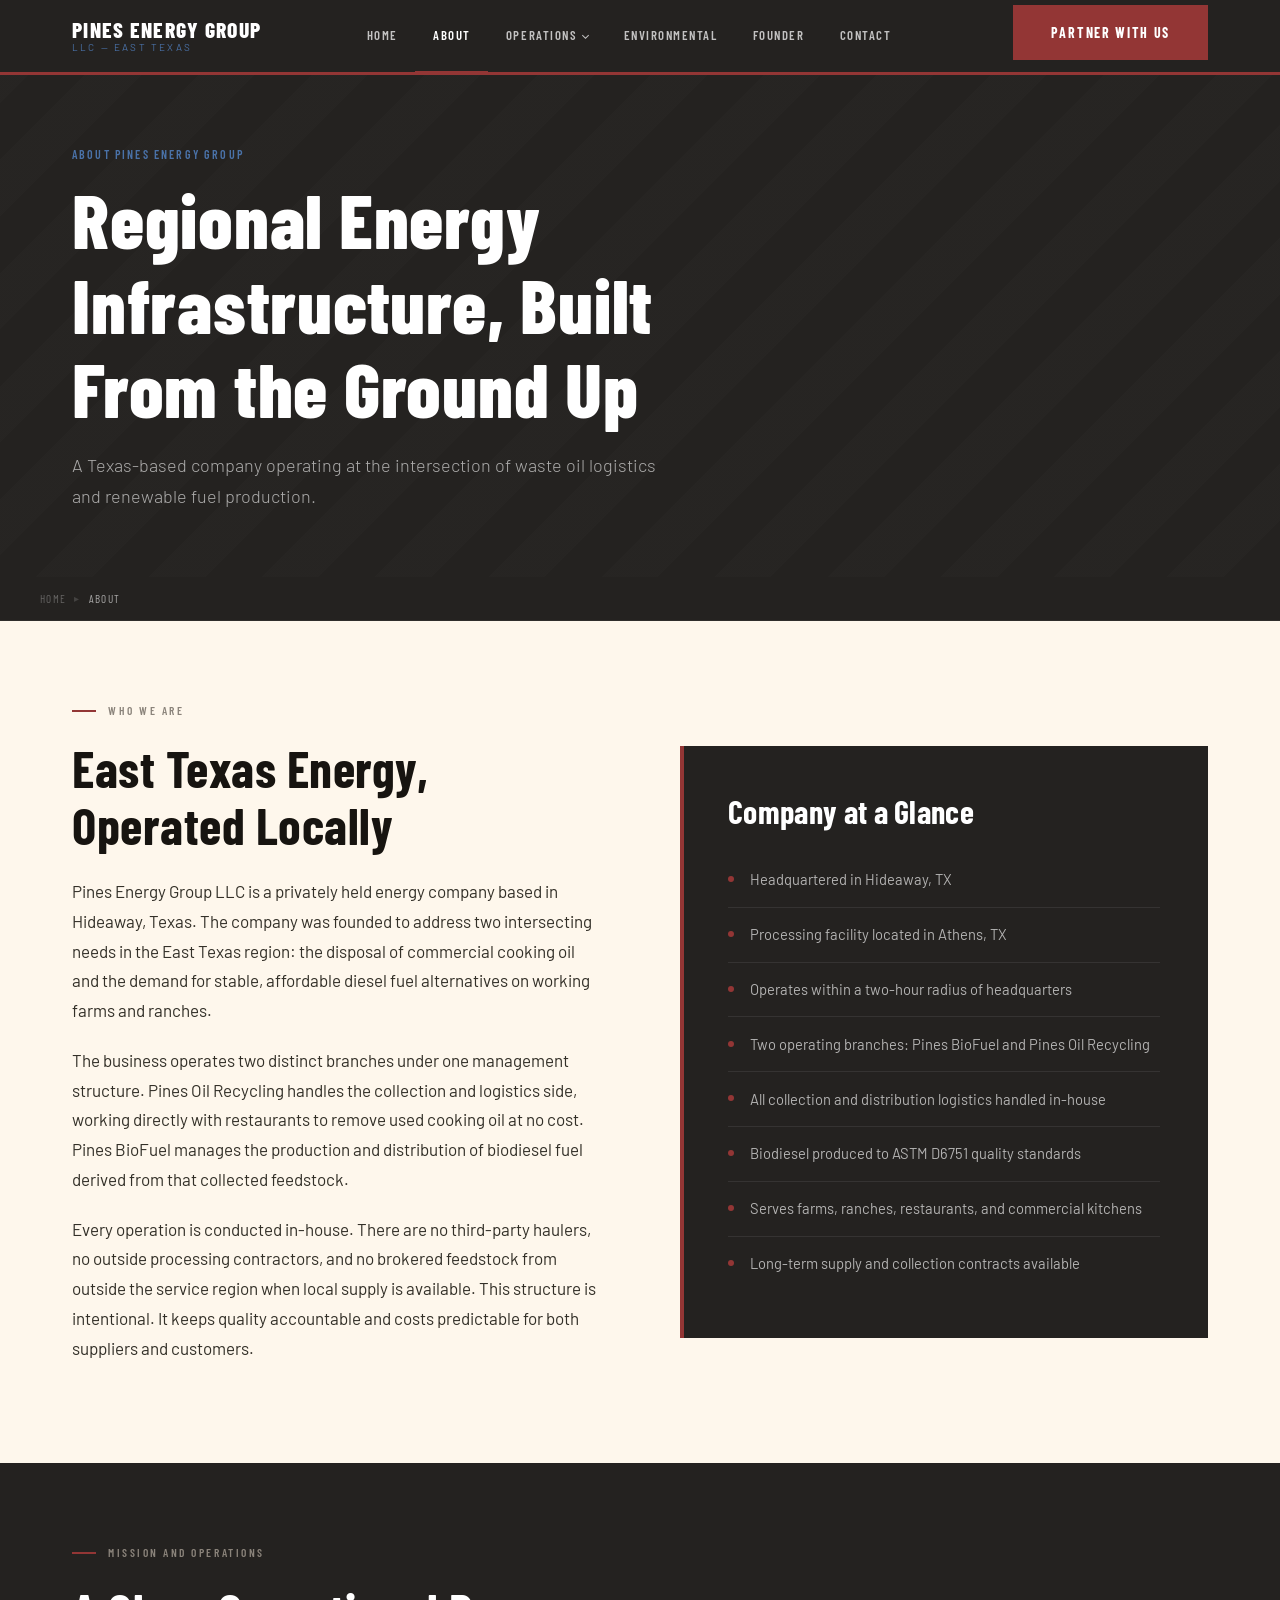
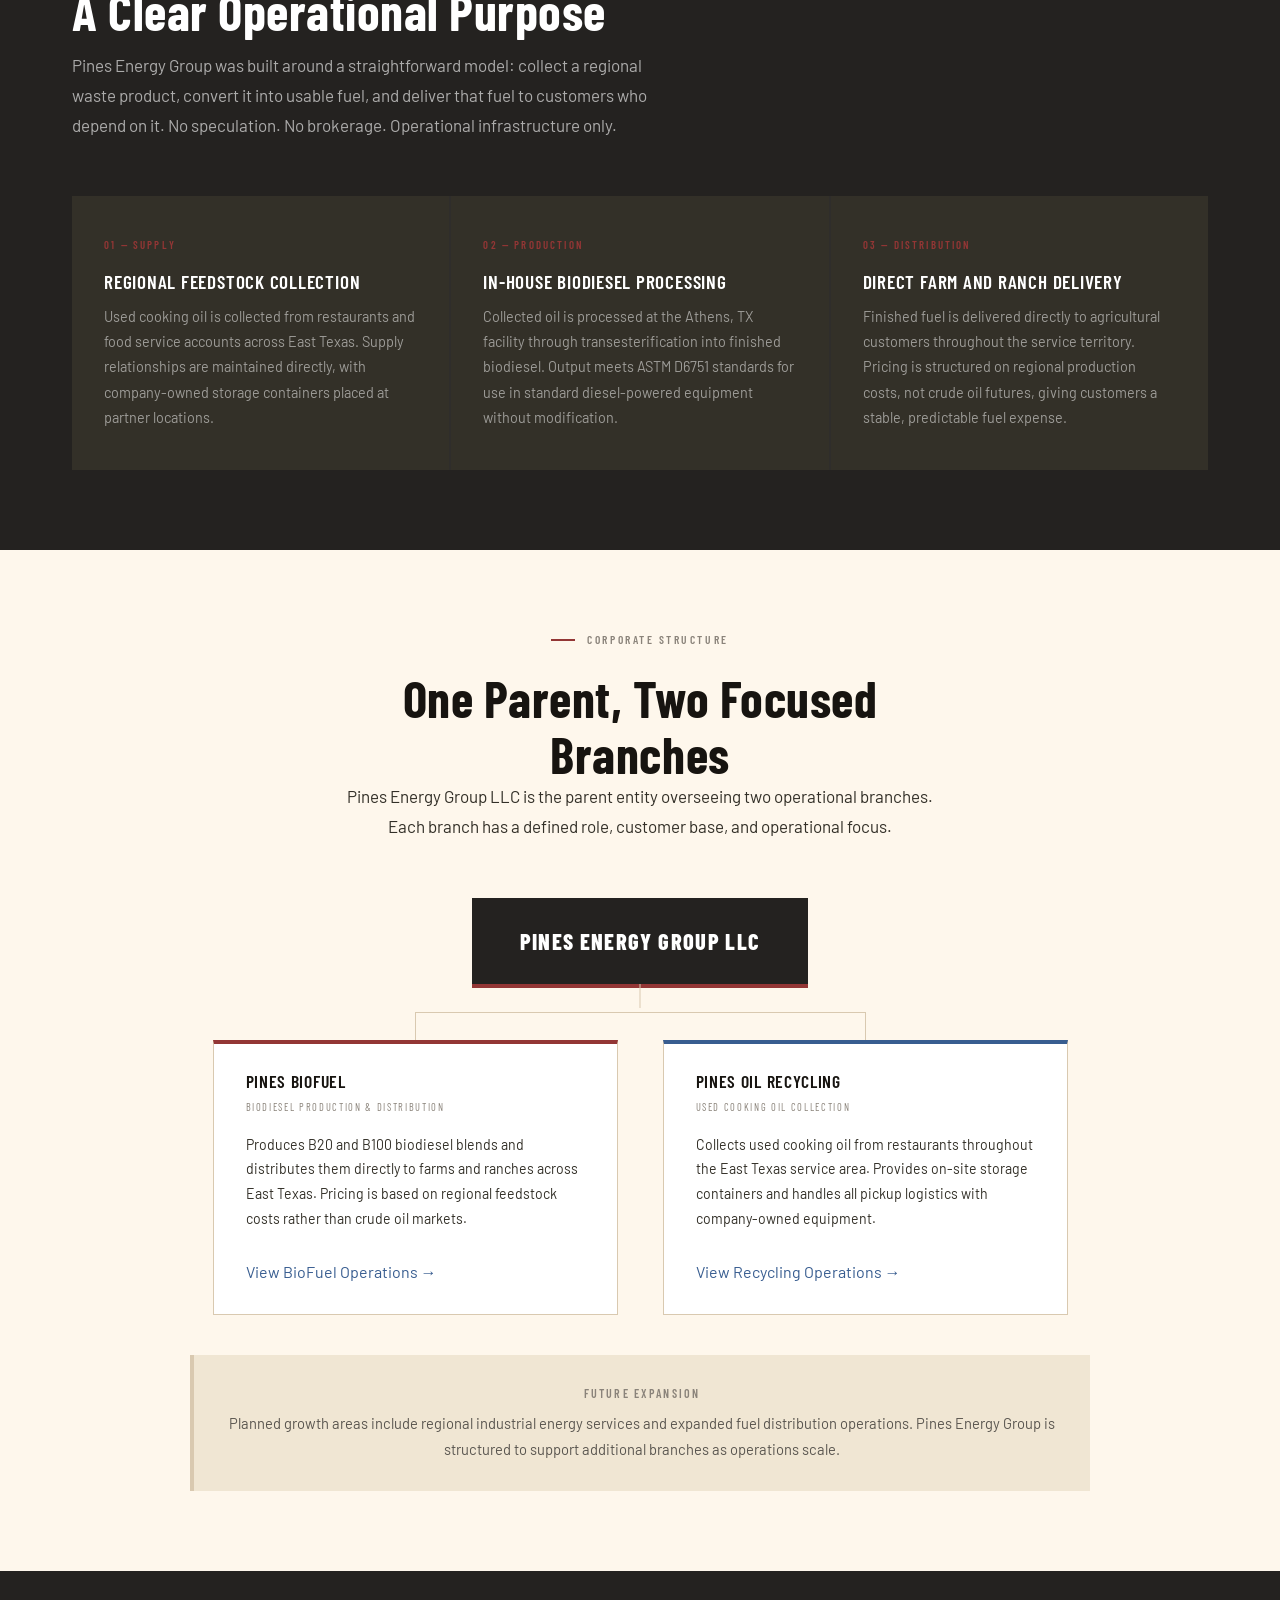
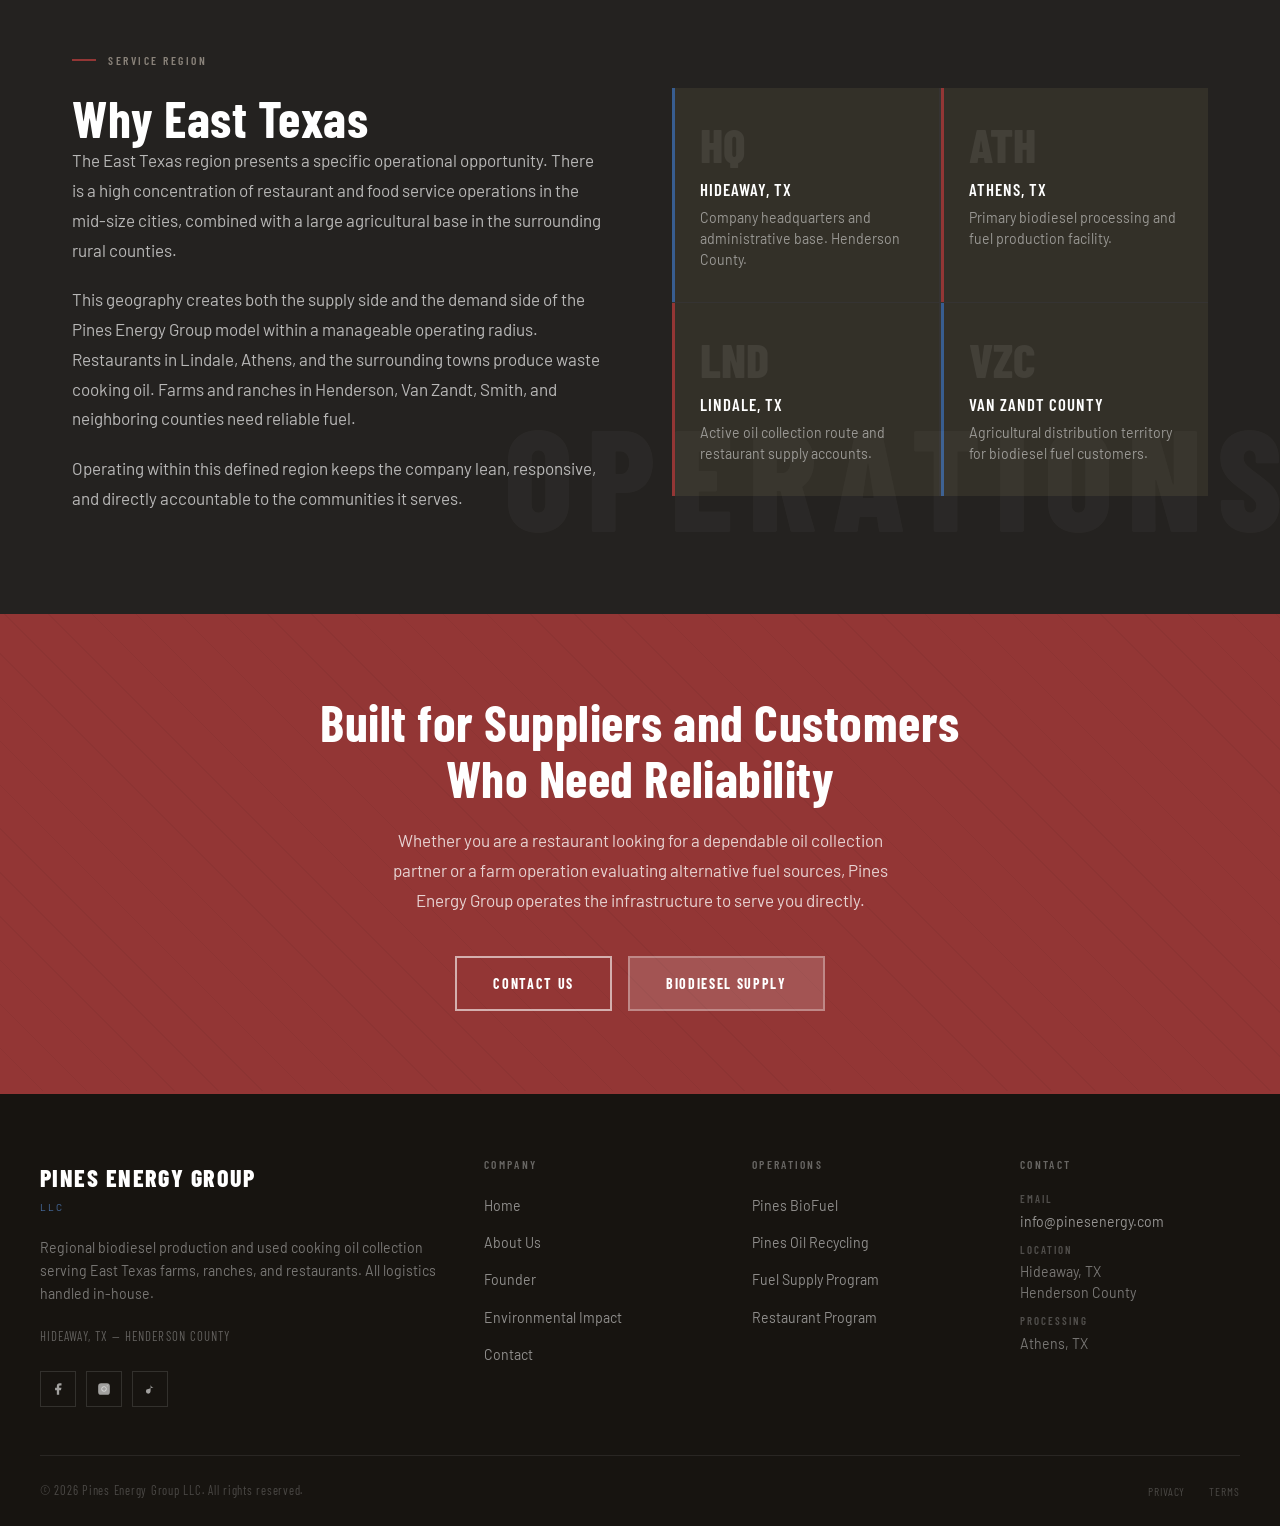
==== commit 58de9c92: "Remove county detail from company headquarters" ====
--- a/about.html
+++ b/about.html
@@ -80,7 +80,7 @@
       <div class="about-panel">
         <h3>Company at a Glance</h3>
         <ul class="about-panel-list">
-          <li><div class="apl-dot"></div><span>Headquartered in Hideaway, TX (Henderson County)</span></li>
+          <li><div class="apl-dot"></div><span>Headquartered in Hideaway, TX</span></li>
           <li><div class="apl-dot"></div><span>Processing facility located in Athens, TX</span></li>
           <li><div class="apl-dot"></div><span>Operates within a two-hour radius of headquarters</span></li>
           <li><div class="apl-dot"></div><span>Two operating branches: Pines BioFuel and Pines Oil Recycling</span></li>
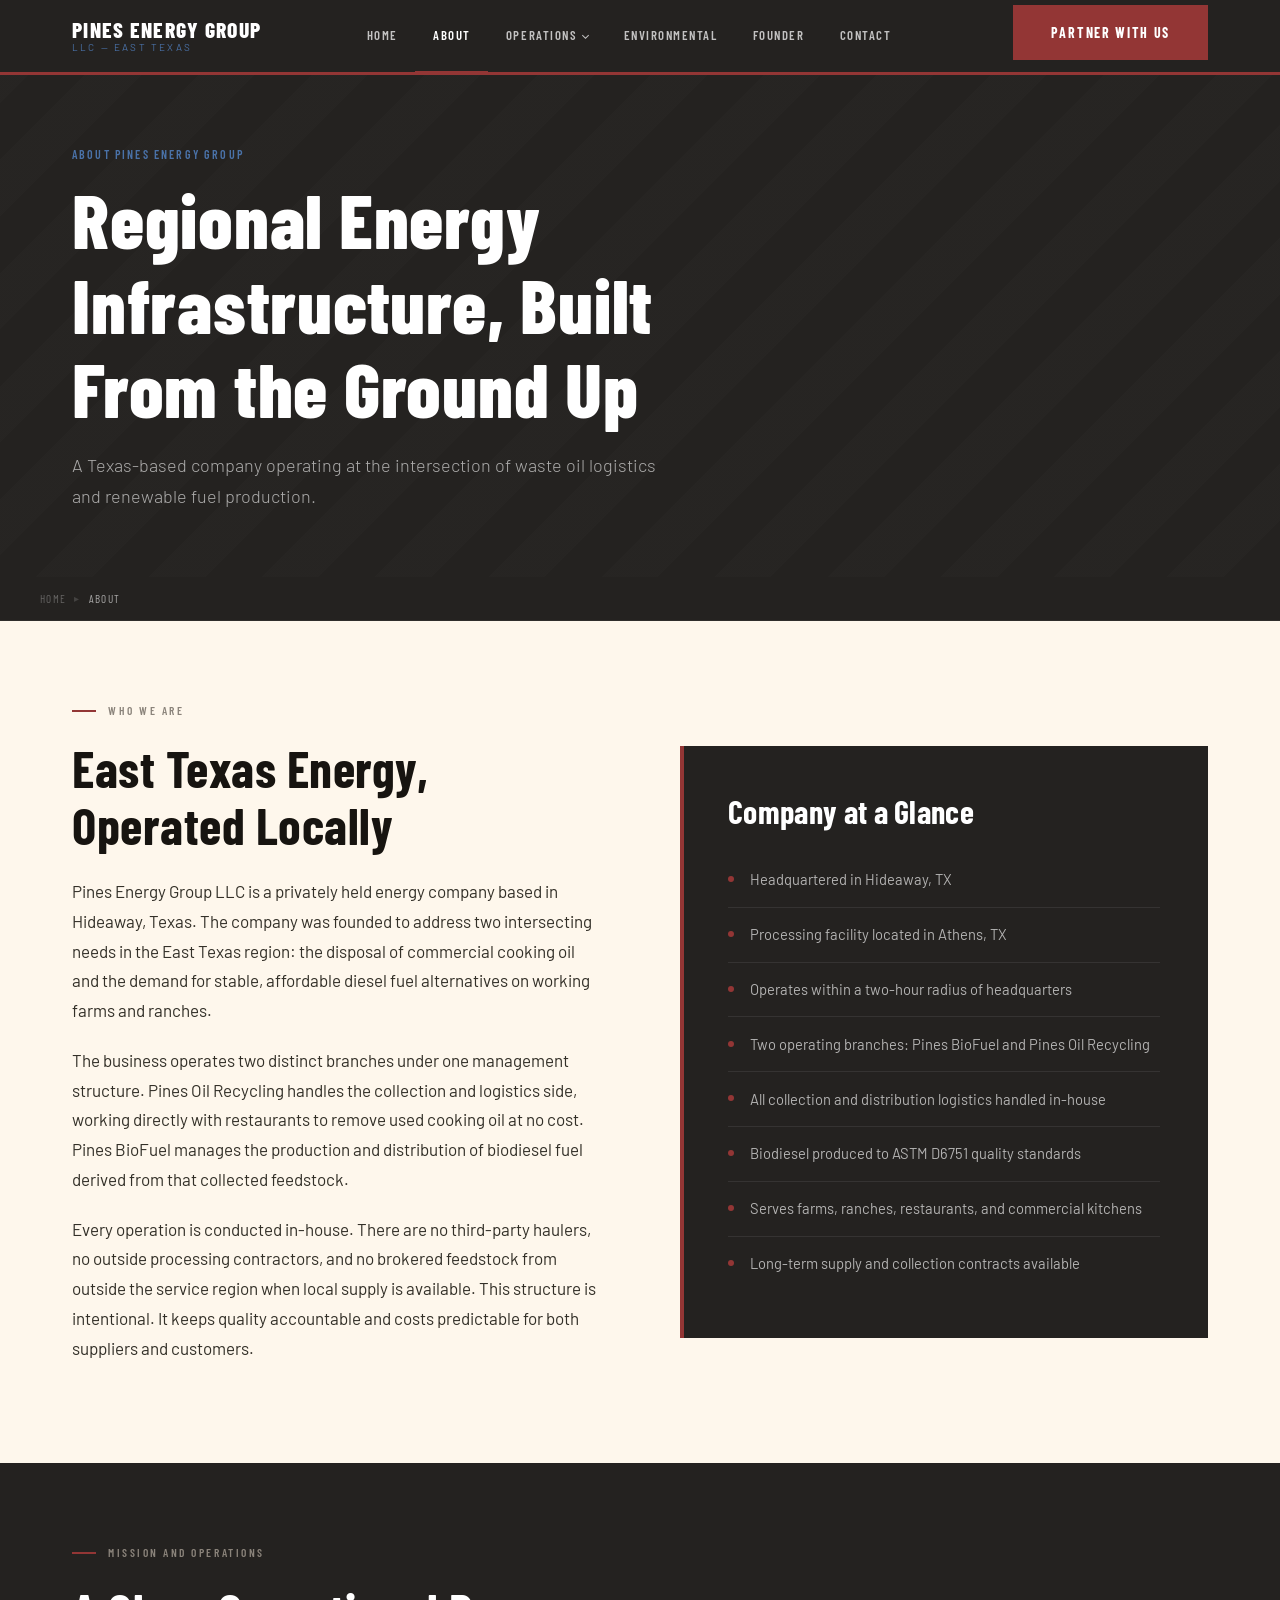
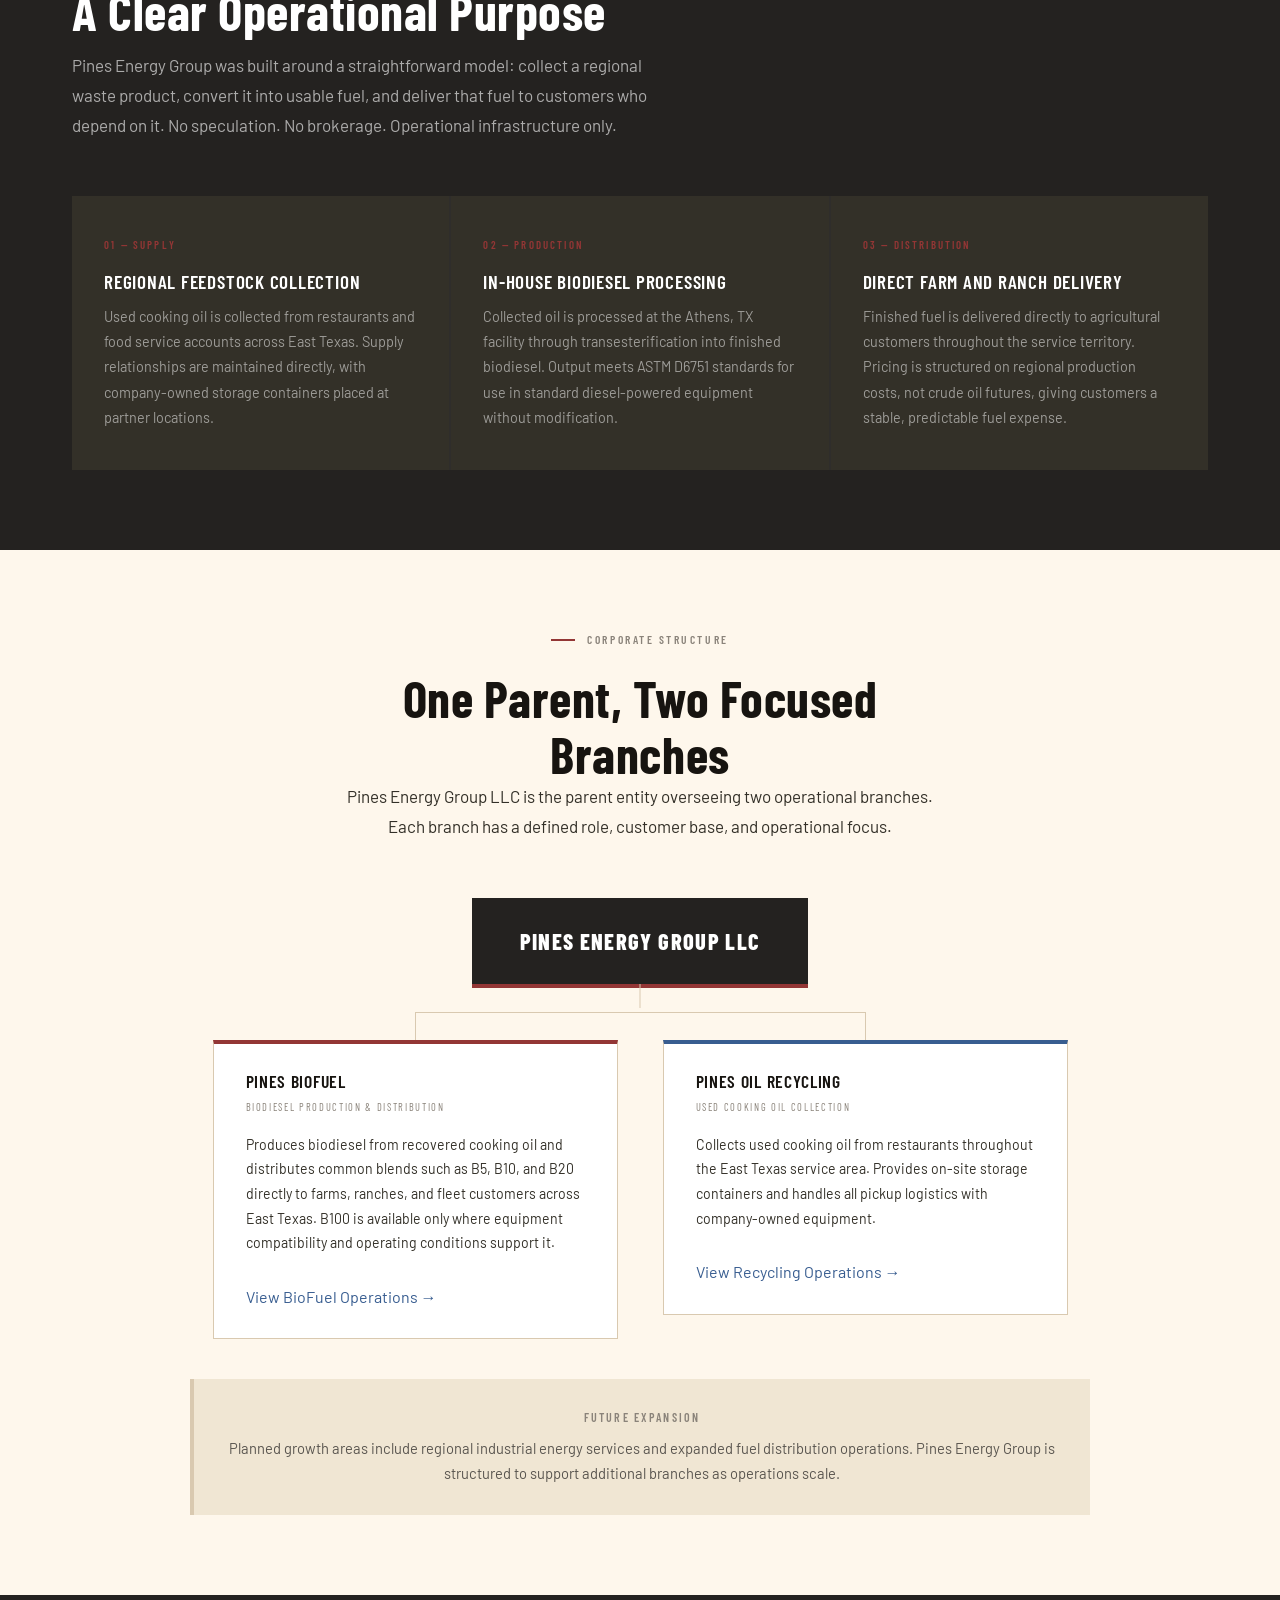
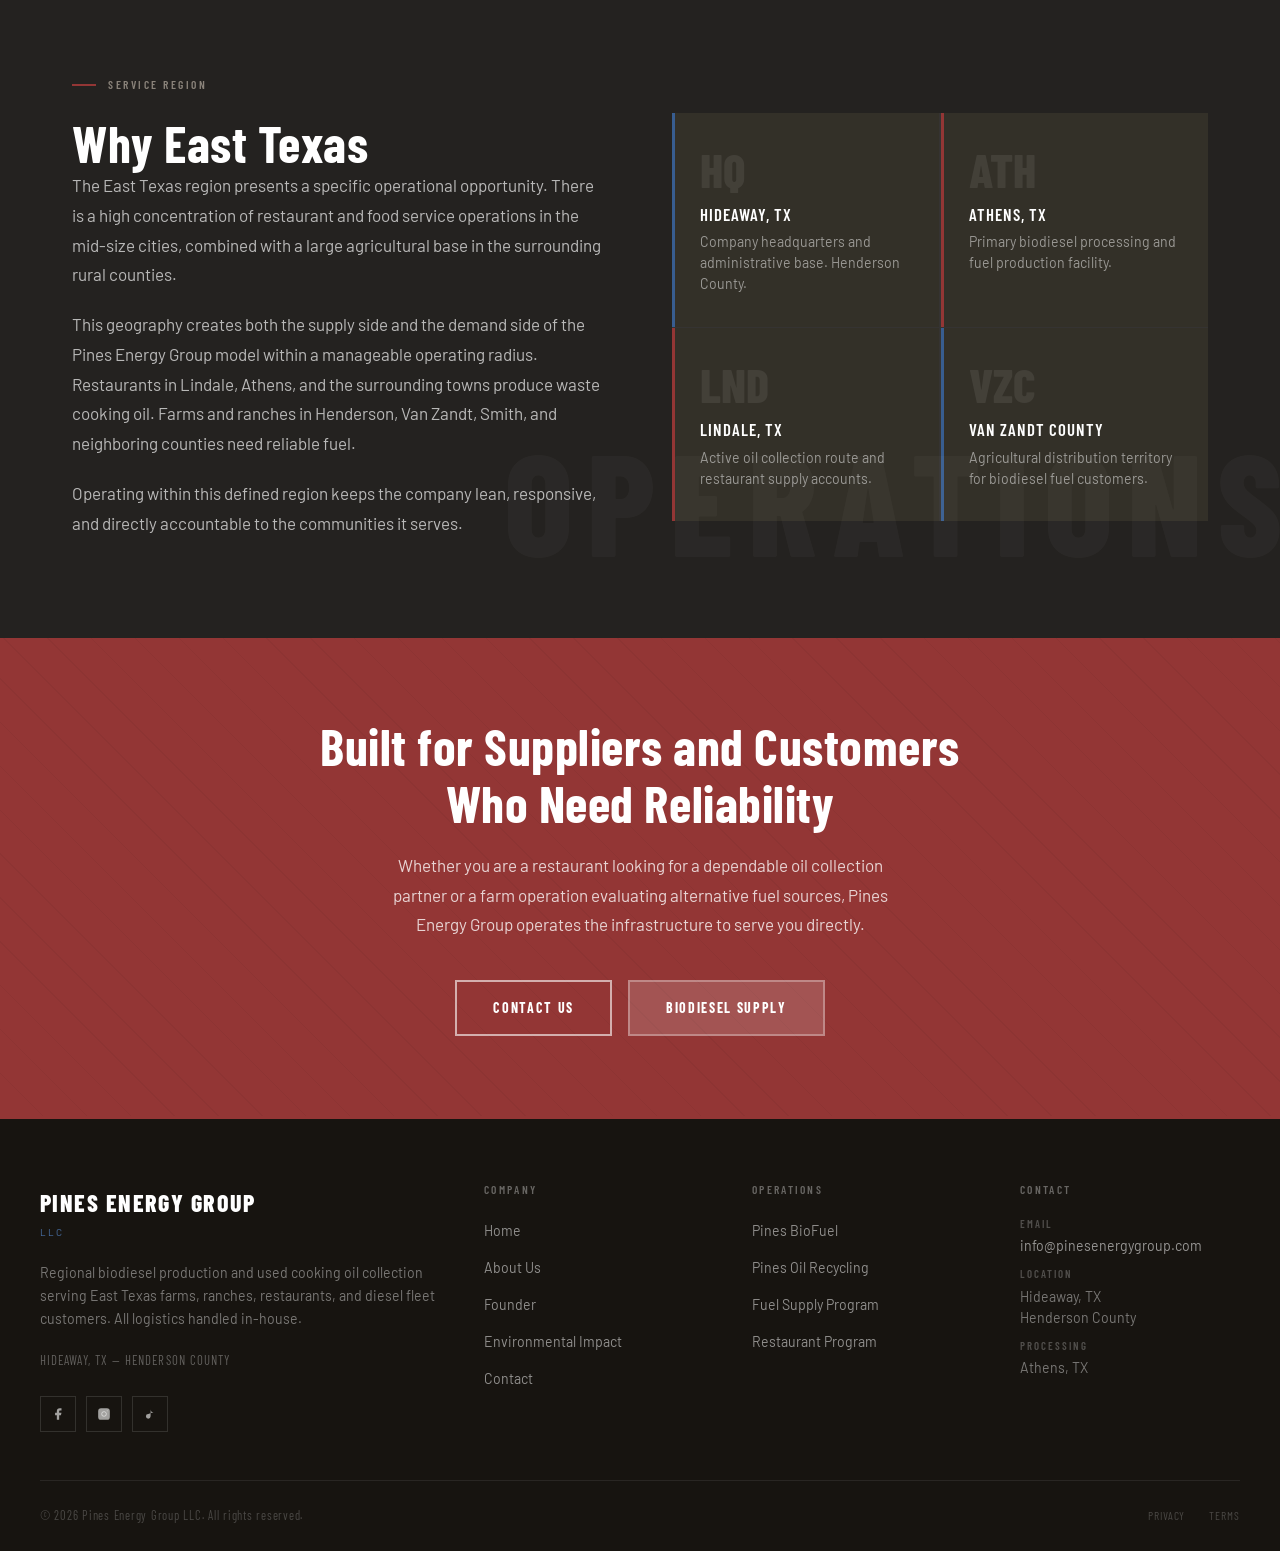
==== commit dee31eaa: "Add files via upload" ====
--- a/about.html
+++ b/about.html
@@ -138,7 +138,7 @@
           <div class="sd-branch-box bf">
             <h4>Pines BioFuel</h4>
             <div class="sdb-tag">Biodiesel Production &amp; Distribution</div>
-            <p>Produces B20 and B100 biodiesel blends and distributes them directly to farms and ranches across East Texas. Pricing is based on regional feedstock costs rather than crude oil markets.</p>
+            <p>Produces biodiesel from recovered cooking oil and distributes common blends such as B5, B10, and B20 directly to farms, ranches, and fleet customers across East Texas. B100 is available only where equipment compatibility and operating conditions support it.</p>
             <br/>
             <a href="biofuel.html">View BioFuel Operations &rarr;</a>
           </div>
@@ -217,7 +217,7 @@
     <div class="footer-brand">
       <div class="logo-main">Pines Energy Group</div>
       <div class="logo-sub">LLC</div>
-      <p>Regional biodiesel production and used cooking oil collection serving East Texas farms, ranches, and restaurants. All logistics handled in-house.</p>
+      <p>Regional biodiesel production and used cooking oil collection serving East Texas farms, ranches, restaurants, and diesel fleet customers. All logistics handled in-house.</p>
       <div class="f-location">Hideaway, TX &mdash; Henderson County</div>
       <div class="footer-social">
         <a href="#" aria-label="Facebook"><svg viewBox="0 0 24 24" xmlns="http://www.w3.org/2000/svg"><path d="M18 2h-3a5 5 0 00-5 5v3H7v4h3v8h4v-8h3l1-4h-4V7a1 1 0 011-1h3z"/></svg></a>
@@ -246,7 +246,7 @@
     </div>
     <div class="footer-col">
       <h5>Contact</h5>
-      <div class="fc-contact"><strong>Email</strong><a href="mailto:info@pinesenergy.com">info@pinesenergy.com</a></div>
+      <div class="fc-contact"><strong>Email</strong><a href="mailto:info@pinesenergygroup.com">info@pinesenergygroup.com</a></div>
       <div class="fc-contact"><strong>Location</strong>Hideaway, TX<br/>Henderson County</div>
       <div class="fc-contact"><strong>Processing</strong>Athens, TX</div>
     </div>
